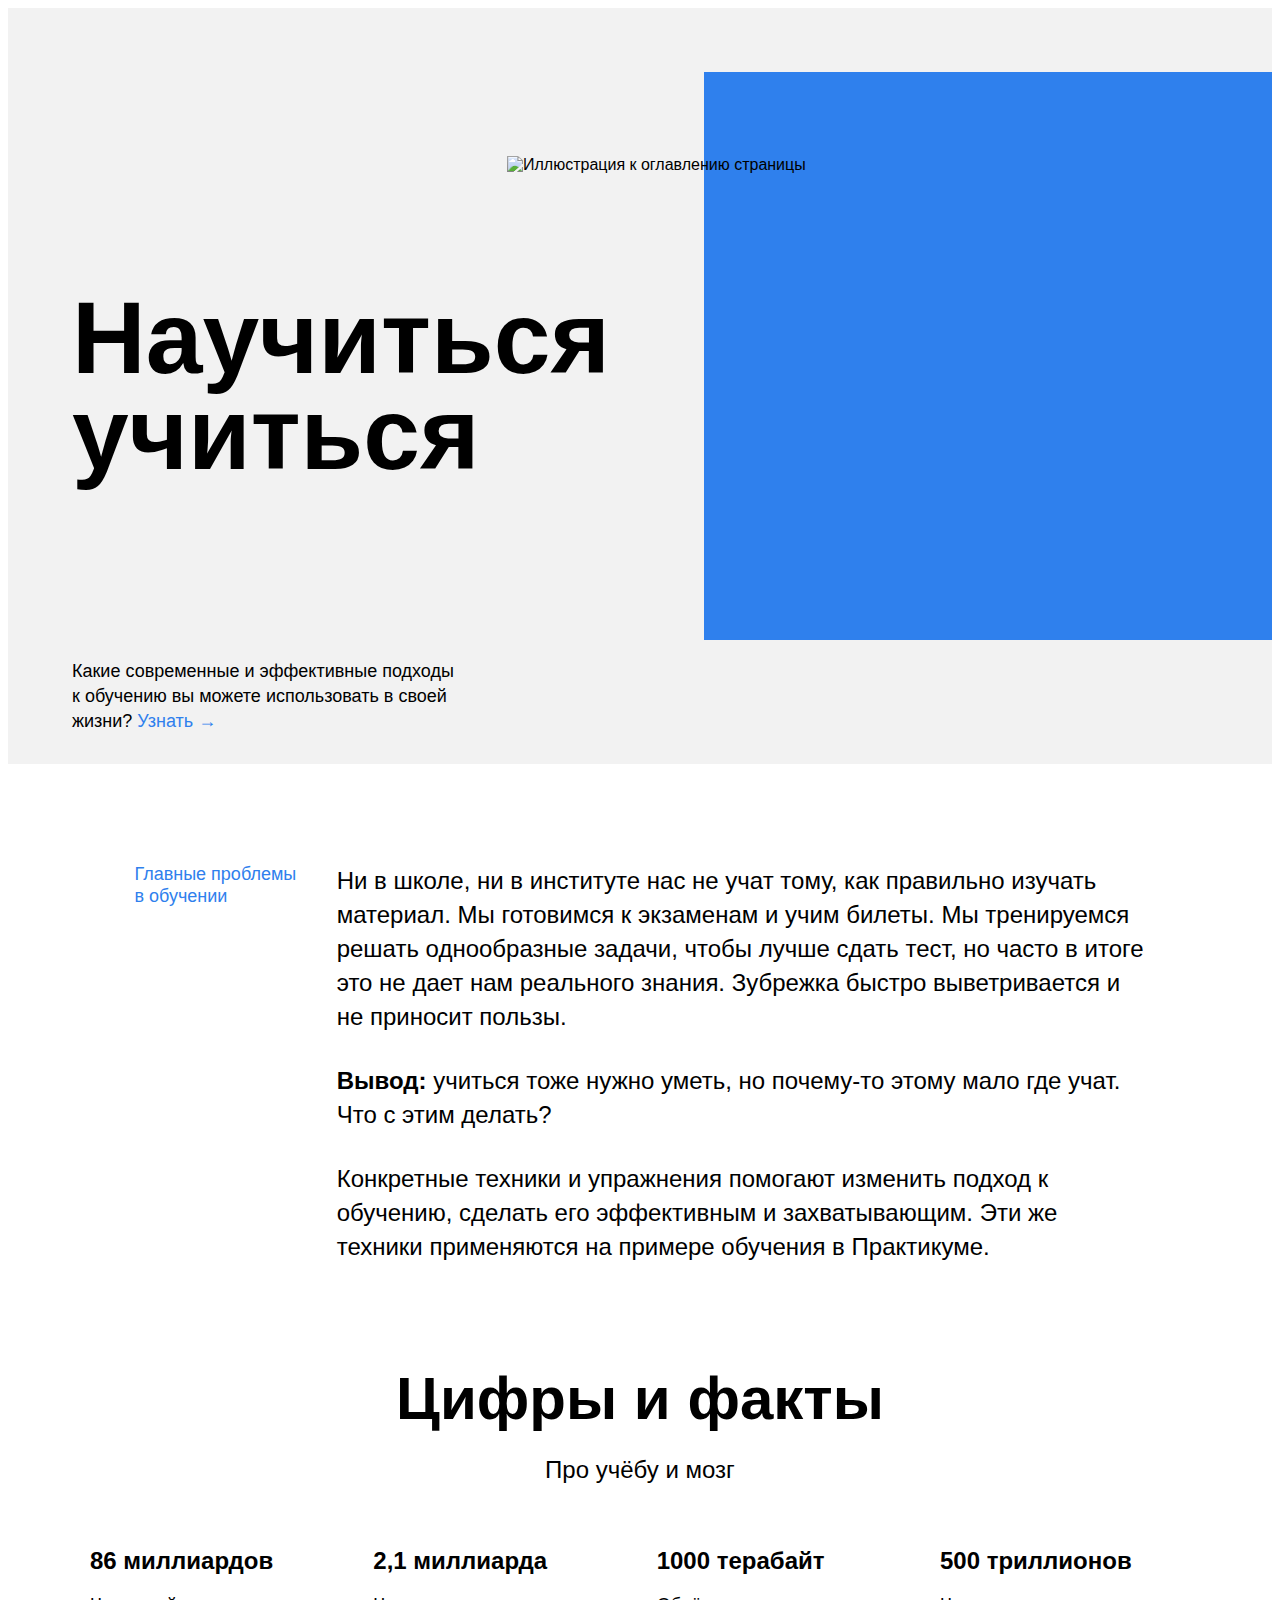
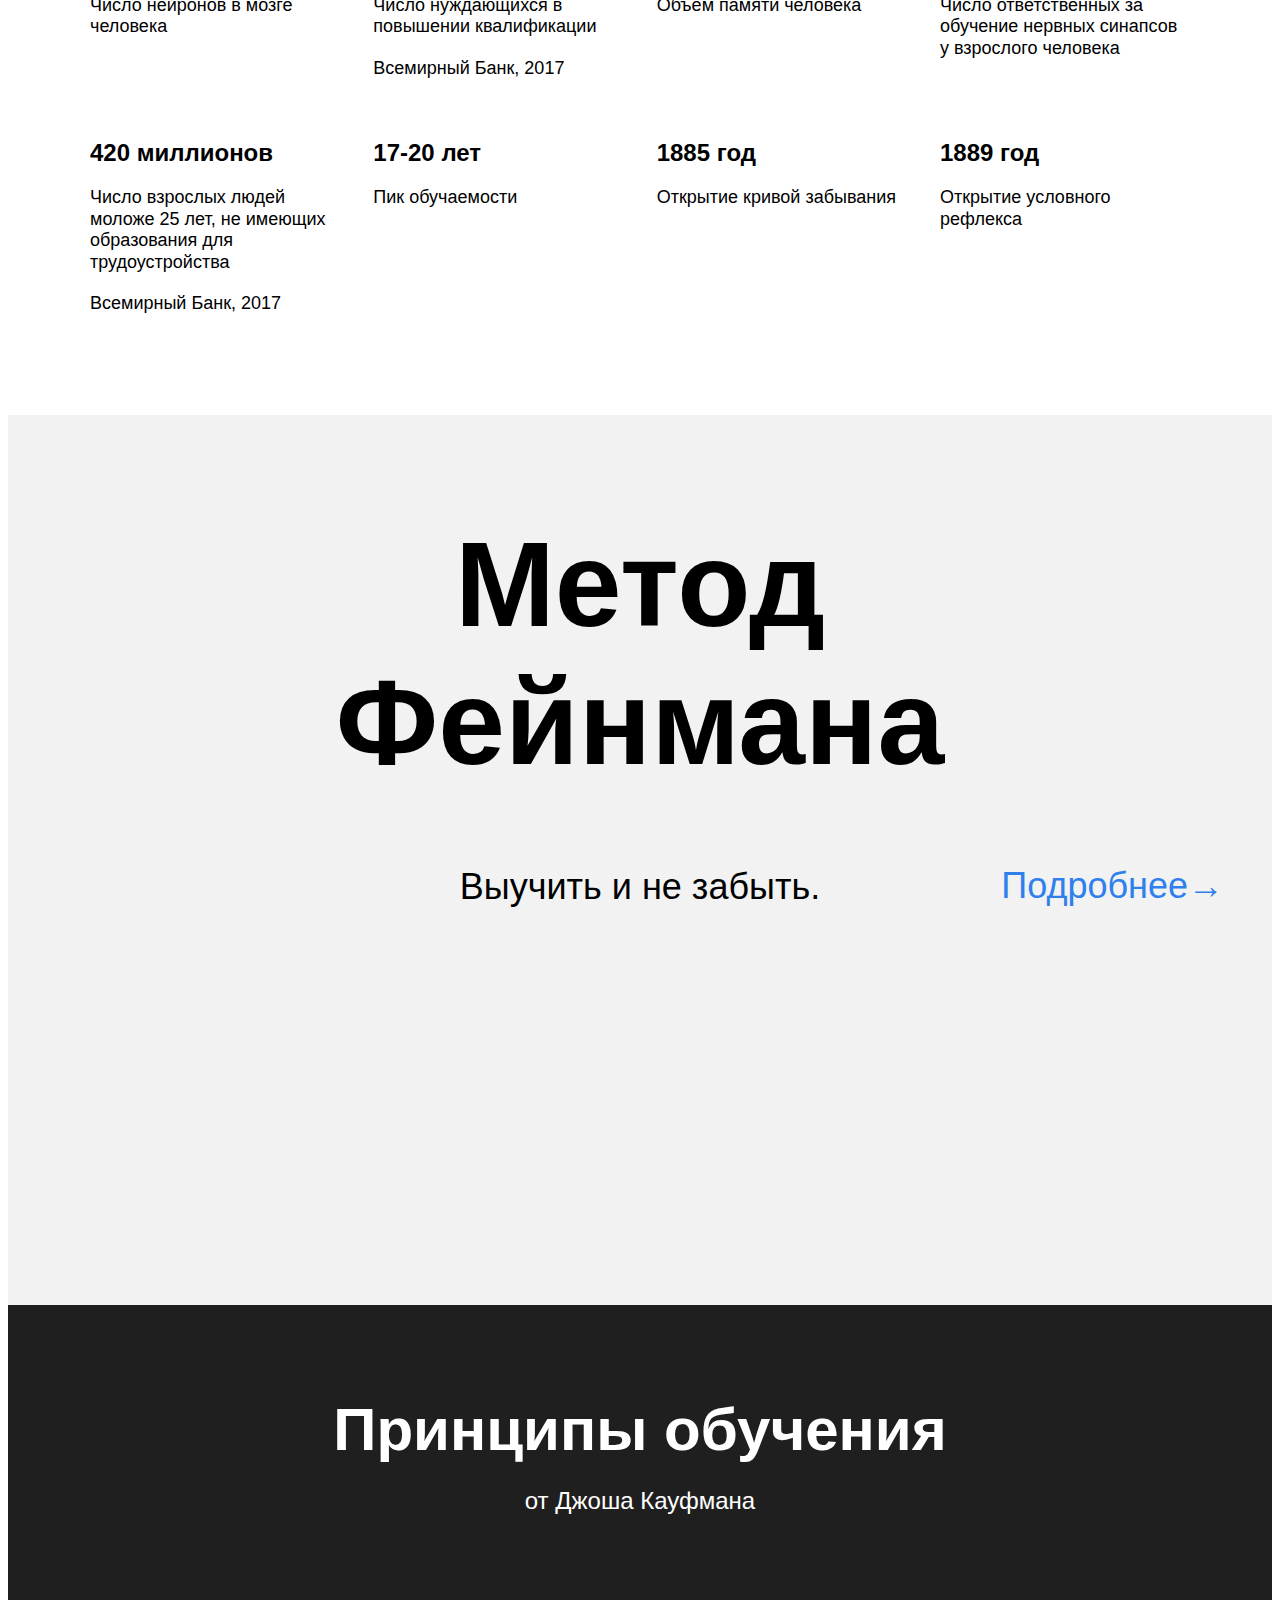
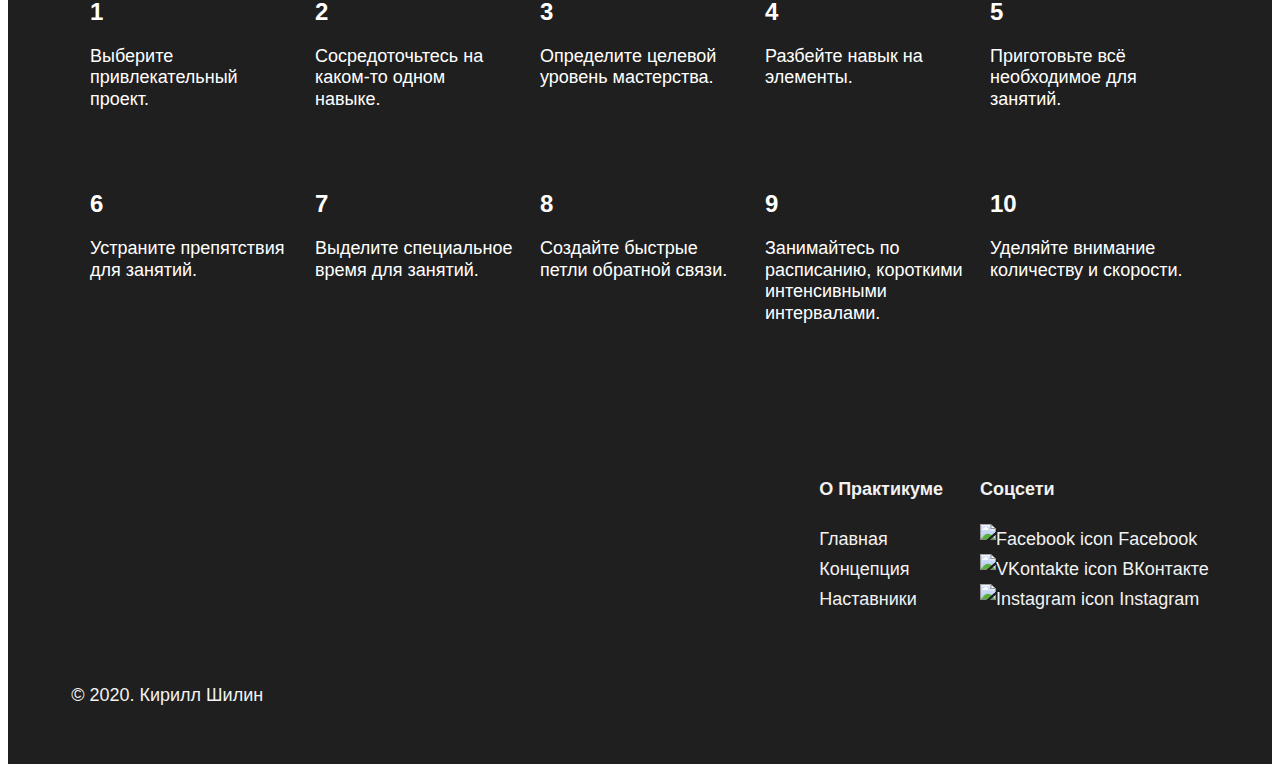
==== index.html @ 2c45aecf "Updated pseudoclasses" ====
<!-- КРУТО, Ольга, спасибо вам за ваши комментарии! Стало понятнее и опрятнее! -->

<!DOCTYPE html>
<html lang="ru">
<head>
  <meta charset="UTF-8">
  <meta name="viewport" content="width=device-width, initial-scale=1.0">
  <link rel="stylesheet" href="./styles/normalize.css">
  <link rel="stylesheet" href="./styles/style.css">
  <title>Научиться учиться</title>
</head>
<body>
  <div class="page">
    <header class="header">
      <div class="logo logo_place_header" title="Логотип Яндекс Практикум"></div>
      <h1 class="header__title">Научиться учиться</h1>
      <p class="header__subtitle"> Какие современные и эффективные подходы к обучению вы можете использовать в своей жизни?
      <a href="#" class="header__link">Узнать &rarr;</a></p>
      <img src="images/header-image.png" class="header__main-illustration" alt="Иллюстрация к оглавлению страницы">
      <div class="header__square-pic"></div>
    </header>

    <main class="content">
      <section class="description">
        <div class="two-columns">
          <h2 class="two-columns__brief">Главные проблемы в обучении</h2>
          <div class="two-columns__main-text">
            <p class="two-columns__paragraph">Ни в школе, ни в институте нас не учат тому, как правильно изучать материал.
              Мы готовимся к экзаменам и учим билеты. Мы тренируемся решать однообразные задачи, чтобы лучше сдать тест, но часто в итоге это не дает нам
                реального знания. Зубрежка быстро выветривается и не приносит пользы.
            </p>
            <p class="two-columns__paragraph"><span class="two-columns__span-accent">Вывод:</span>
              учиться тоже нужно уметь, но почему-то этому мало где учат. Что с этим делать?</p>
            <p class="two-columns__paragraph">Конкретные техники и упражнения помогают изменить подход к обучению,
              сделать его эффективным и захватывающим. Эти же техники применяются на примере обучения в Практикуме.
            </p>
          </div>
        </div>
      </section>

      <section class="digits">
        <h2 class="section-title">Цифры и факты</h2>
        <p class="section-subtitle">Про учёбу и мозг</p>
        <div class="table">
          <div class="table__cell">
            <h3 class="table__heading">86 миллиардов</h3>
            <p class="table__text">Число нейронов в мозге человека</p>
          </div>
          <div class="table__cell">
            <h3 class="table__heading">2,1 миллиарда</h3>
            <p class="table__text">Число нуждающихся в повышении квалификации</p>
            <p class="table__text">Всемирный Банк, 2017</p>
          </div>
          <div class="table__cell">
            <h3 class="table__heading">1000 терабайт</h3>
            <p class="table__text">Объём памяти человека</p>
          </div>
          <div class="table__cell">
            <h3 class="table__heading">500 триллионов</h3>
            <p class="table__text">Число ответственных за обучение нервных синапсов у взрослого человека</p>
          </div>
          <div class="table__cell">
            <h3 class="table__heading">420 миллионов</h3>
            <p class="table__text">Число взрослых людей моложе 25 лет, не имеющих образования для трудоустройства</p>
            <p class="table__text">Всемирный Банк, 2017</p>
          </div>
          <div class="table__cell">
            <h3 class="table__heading">17-20 лет</h3>
            <p class="table__text">Пик обучаемости</p>
          </div>
          <div class="table__cell">
            <h3 class="table__heading">1885 год</h3>
            <p class="table__text">Открытие кривой забывания</p>
          </div>
          <div class="table__cell">
            <h3 class="table__heading">1889 год</h3>
            <p class="table__text">Открытие условного рефлекса</p>
          </div>
      </div>
      </section>

      <section class="feynman" title="Фото Фейнмана">
        <h2 class="feynman__title">Метод Фейнмана</h2>
        <p class="feynman__subtitle">Выучить и не забыть.</p>
        <a href="#" class="feynman__link">Подробнее&rarr;</a>
      </section>

      <section class="kaufman">
        <h2 class="section-title section-title_theme_dark">Принципы обучения</h2>
        <p class="section-subtitle section-subtitle_theme_dark">от Джоша Кауфмана</p>
        <div class="table">
          <div class="table__cell table__cell_theme_dark">
            <h3 class="table__heading table__heading_theme_dark">1</h3>
            <p class="table__text table__text_theme_dark">Выберите привлекательный проект.</p>
          </div>
          <div class="table__cell table__cell_theme_dark">
            <h3 class="table__heading table__heading_theme_dark">2</h3>
            <p class="table__text table__text_theme_dark">Сосредоточьтесь на каком-то одном навыке.</p>
          </div>
          <div class="table__cell table__cell_theme_dark">
            <h3 class="table__heading table__heading_theme_dark">3</h3>
            <p class="table__text table__text_theme_dark">Определите целевой уровень мастерства.</p>
          </div>
          <div class="table__cell table__cell_theme_dark">
            <h3 class="table__heading table__heading_theme_dark">4</h3>
            <p class="table__text table__text_theme_dark">Разбейте навык на элементы.</p>
          </div>
          <div class="table__cell table__cell_theme_dark">
            <h3 class="table__heading table__heading_theme_dark">5</h3>
            <p class="table__text table__text_theme_dark">Приготовьте всё необходимое для занятий.</p>
          </div>
          <div class="table__cell table__cell_theme_dark">
            <h3 class="table__heading table__heading_theme_dark">6</h3>
            <p class="table__text table__text_theme_dark">Устраните препятствия для занятий.</p>
          </div>
          <div class="table__cell table__cell_theme_dark">
            <h3 class="table__heading table__heading_theme_dark">7</h3>
            <p class="table__text table__text_theme_dark">Выделите специальное время для занятий.</p>
          </div>
          <div class="table__cell table__cell_theme_dark">
            <h3 class="table__heading table__heading_theme_dark">8</h3>
            <p class="table__text table__text_theme_dark">Создайте быстрые петли обратной связи.</p>
          </div>
          <div class="table__cell table__cell_theme_dark">
            <h3 class="table__heading table__heading_theme_dark">9</h3>
            <p class="table__text table__text_theme_dark">Занимайтесь по расписанию, короткими интенсивными интервалами.</p>
          </div>
          <div class="table__cell table__cell_theme_dark">
            <h3 class="table__heading table__heading_theme_dark">10</h3>
            <p class="table__text table__text_theme_dark">Уделяйте внимание количеству и скорости.</p>
          </div>
        </div>
        <div class="kaufman__triangle" title="Синий треугольник (абстракция)"></div>
      </section>
    </main>

    <footer class="footer">
      <div class="footer__columns">
        <!-- Добавил селектор для элемента footer__column, но не нашел, чем его наполнить-->
        <div class="footer__column footer__column_content_copyright">
          <div class="logo logo_place_footer" title="Логотип Яндекс Практикум"></div>
          <p class="footer__author">&#169; 2020. Кирилл Шилин</p>
        </div>
        <!-- Добавил селектор для элемента footer__column, но не нашел, чем его наполнить-->
        <nav class="footer__column footer__column_content_info">
          <h2 class="footer__column-heading">О Практикуме</h2>
          <ul class="footer__column-links">
            <li><a href="#" class="footer__link">Главная</a></li>
            <li><a href="#" class="footer__link">Концепция</a></li>
            <li><a href="#" class="footer__link">Наставники</a></li>
          </ul>
        </nav>
        <!-- Добавил селектор для элемента footer__column, но не нашел, чем его наполнить-->
        <nav class="footer__column footer__column_content_social">
          <h2 class="footer__column-heading">Соцсети</h2>
          <ul class="footer__column-links">
            <li><a href="#" class="footer__link"><img src="images/facebook_color_white.svg" alt="Facebook icon" class="footer__social-icon"> Facebook</a></li>
            <li><a href="#" class="footer__link"><img src="images/vk_color_white.svg" alt="VKontakte icon" class="footer__social-icon"> ВКонтакте</a></li>
            <li><a href="#" class="footer__link"><img src="images/instagram_color_white.svg" alt="Instagram icon" class="footer__social-icon"> Instagram</a></li>
          </ul>
        </nav>
      </div>
    </footer>
  </div>
</body>
</html>
---- styles/style.css ----
/* КРУТО, Ольга, спасибо вам за ваши комментарии! Стало понятнее и опрятнее! */

.page {
  min-width: 1100px;
  max-width: 1600px;
  margin: 0 auto;
  font-family: 'Helvetica Neue', 'Arial', sans-serif;
}

.header {
  height: 100vh;
  min-height: 600px;
  max-height: 756px;
  background-color: #f2f2f2;
  display: flex;
  justify-content: flex-start;
  align-content: space-between;
  position: relative;
  padding: 0;
  margin: 0;
 }

.logo {
  width: 183px;
  height: 32px;
  background-size: cover;
}

.logo_place_header {
  z-index: 999;
  background: url(../images/logo_place_header.svg);
  position: absolute;
  top: 30px;
  left: 64px;
}

.logo_place_footer {
  background: url(../images/logo_place_footer.svg);
  height: 35px;
}

.header__title {
  display: flex;
  align-self: center;
  align-items: center;
  width: 730px;
  padding-left: 64px;
  z-index: 998;
  font-size: 102px;
  font-weight: bold;
  line-height: 96px;
  margin: 0;
}

.header__subtitle {
  width: 388px;
  line-height: 25px;
  position: absolute;
  left: 64px;
  bottom: 30px;
  z-index: 997;
  font-size: 18px;
  font-weight: normal;
  vertical-align: bottom;
  margin: 0;
}

.header__link {
  color: #2f80ed;
  text-decoration: none;
}

.header__link:hover {
  text-decoration: underline;
}

.header__link:active {
  text-decoration: underline;
}

.header__main-illustration {
  position: absolute;
  right: 0;
  bottom: 0;
  width: 765px;
  height: 608px;
  z-index: 996;
}

.header__square-pic {
  height: 568px;
  width: 568px;
  position: absolute;
  top: 64px;
  right: 0;
  background-color: #2f80ed;
}

.content {
  /* Изначально был указан в index.html, но я не нашел для него отдельного применения, оставляю, т.к. был изначально */
}

.description {
  min-height: 100px;
  max-height: 756px;
  padding: 0;
  margin: 0;
  display: flex;
  justify-content: center;
}

.two-columns {
  width: 80%;
  margin: 100px 0 0 0;
  display: flex;
  justify-content: space-between;
  align-content: center;
}

.two-columns__brief {
  width: 175px;
  line-height: 1.2;
  color: #2f80ed;
  font-size: 18px;
  font-weight: normal;
  margin: 0;
}

.two-columns__main-text {
  width: 80%;
  min-width: 784px;
  display: flex;
  flex-direction: column;
  align-content: space-between;
}

.two-columns__paragraph {
  margin: 30px 0 0;
  line-height: 34px;
  font-size: 24px;
  font-weight: normal;
}

.two-columns__paragraph:nth-of-type(1) {
  margin: 0;
}

.two-columns__span-accent {
  font-weight: bold;
}

.digits {
  padding-top: 100px;
  padding-bottom: 100px;
  display: flex;
  flex-direction: column;
  flex-wrap: nowrap;
  justify-content: center;
  align-items: center;
 }

.section-title {
  width: 60%;
  line-height: 1.15;
  font-size: 60px;
  font-weight: bold;
  text-align: center;
  margin: 0;
  z-index: 900;
}

.section-title_theme_dark {
  color: white;
}

.section-subtitle {
  width: 60%;
  margin: 20px 0 0;
  line-height: 34px;
  font-size: 24px;
  font-weight: normal;
  text-align: center;
  z-index: 900;
}

.section-subtitle_theme_dark {
  color: white;
}

.table {
  width: 1100px;
  display: flex;
  flex-direction: row;
  flex-wrap: wrap;
  justify-content: space-between;
  z-index: 900;
}

.table_theme_dark {
  /* не понадобился этот тэг, оставил из-за требования брифинга */
}

.table__cell {
  width: 250px;
  margin-top: 60px;
}

.table__cell_theme_dark {
  width: 200px;
  color: white;
  margin-right: 0;
  margin-top: 80px;
}

.table__heading {
  line-height: 1.15;
  font-size: 24px;
  font-weight: bold;
  margin: 0;
}

.table__heading_theme_dark {
  color: white;
}

.table__text {
  line-height: 1.2;
  font-size: 18px;
  font-weight: normal;
  margin: 20px 0 0;
}

.table__text_theme_dark {
  color: white;
}

.feynman {
  min-height: 790px;
  display: flex;
  flex-direction: column;
  justify-content: flex-start;
  align-items: center;
  padding-top: 100px;
  background-color: #f2f2f2;
  background-image: url(../images/feynman.png);
  background-repeat: no-repeat;
  background-position: left bottom;
  position: relative;
}

.feynman__title {
  width: 648px;
  text-align: center;
  line-height: 1.15;
  font-size: 120px;
  font-weight: bold;
  margin: 0;
}

.feynman__subtitle {
  margin: 70px 0 0;
  line-height: 51px;
  font-size: 36px;
  font-weight: normal;
}

.feynman__link {
  position: absolute;
  top: 50%;
  right: 48px;
  line-height: 51px;
  font-size: 36px;
  font-weight: normal;
  margin: 0;
  color: #2f80ed;
  text-decoration: none;
}

.feynman__link:hover {
  text-decoration: underline;
}

.feynman__link:active {
  text-decoration: underline;
}

.kaufman {
  margin: 0;
  background-color: #1f1f1f;
  overflow: hidden;
  display: flex;
  flex-direction: column;
  justify-content: center;
  align-items: center;
  position: relative;
  padding-top: 90px;
  padding-bottom: 90px;
}

.kaufman__triangle {
  width: 877px;
  height: 877px;
  background-image: url(../images/kaufman-triangle.svg);
  background-repeat: no-repeat;
  display: block;
  background-size: cover;
  background-position: right top;
  position: absolute;
  right: -210px;
  top: 0;
}

.footer {
  margin: 0;
  background-color: #1f1f1f;
  min-height: 350px;
  color: #f2f2f2;
  display: flex;
  justify-content: center;
  align-items: stretch;
  box-sizing: border-box;
  padding-top: 60px;
  padding-bottom: 40px;
}

.footer__columns {
  width: 90%;
  display: flex;
  justify-content: space-between;
}

.footer__column {
  /* Добавил для соответствия БЭМ, но не вижу, чем бы мог его наполнить. Думал добавить line-height 30px и Font-size 18px,
  но потом решил оставить эти параметры в соответствующих селекторах */
}

.footer__column_content_copyright {
  flex-basis: 711px;
  display: flex;
  flex-direction: column;
  justify-content: space-between;
}

.footer__author {
  line-height: 25px;
  font-size: 18px;
  font-weight: normal;
  margin: 16px 0;
}

.footer__column-heading {
  line-height: 30px;
  font-size: 18px;
  font-weight: bold;
  margin: 0 0 20px;
}

.footer__column_content_social, .footer__column_content_info {
  /* по заданию необходимо было создать эти классы, но они не пригодились */
}

.footer__column-links{
  line-height: 30px;
  font-size: 18px;
  font-weight: normal;
  list-style-type: none;
  margin: 0 0 16px;
  padding: 0;
}

.footer__social-icon {
  width: 16px;
  height: 16px;
}

.footer__link {
  color: #f2f2f2;
  text-decoration: none;
}

/* С учетом комментария в ревью №2 вернул ховер и экшн к классам, а не тэгам */

.footer__link:hover {
  text-decoration: underline;
}

.footer__link:active {
  text-decoration: underline;
}
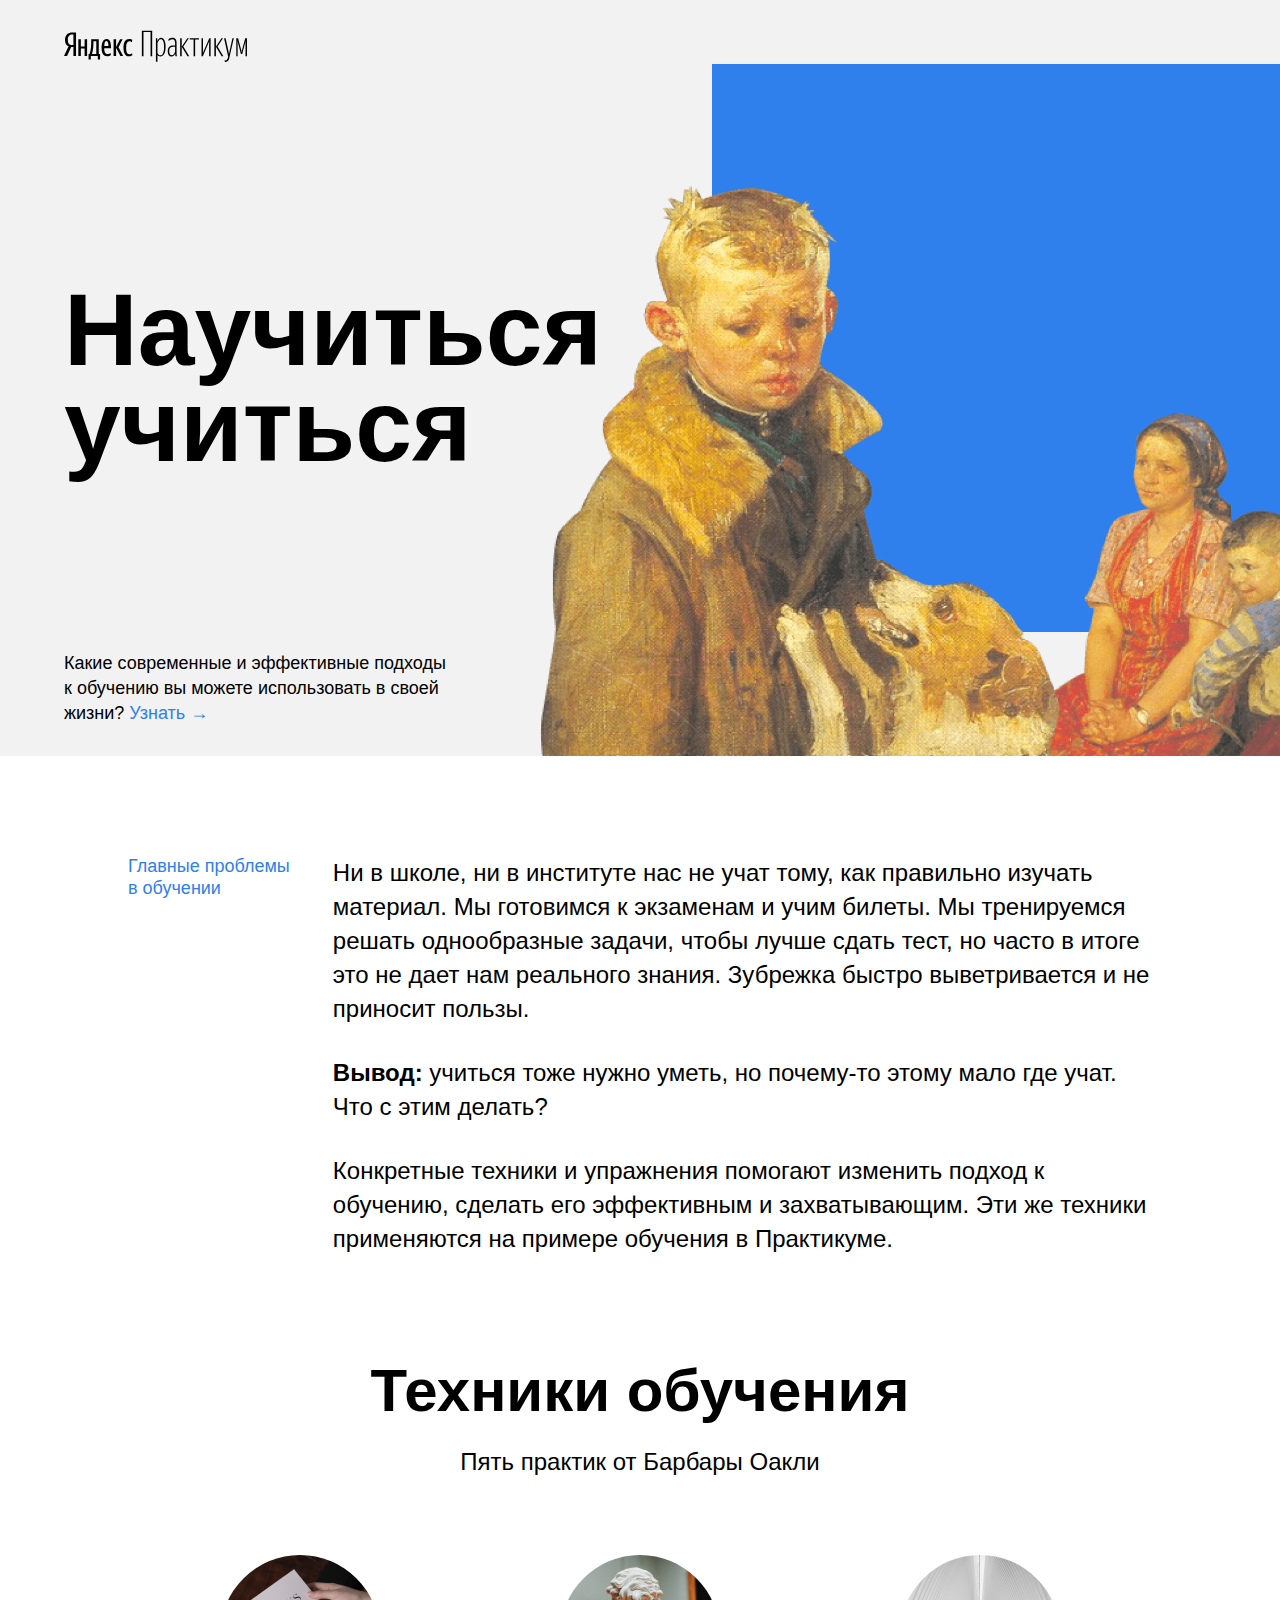
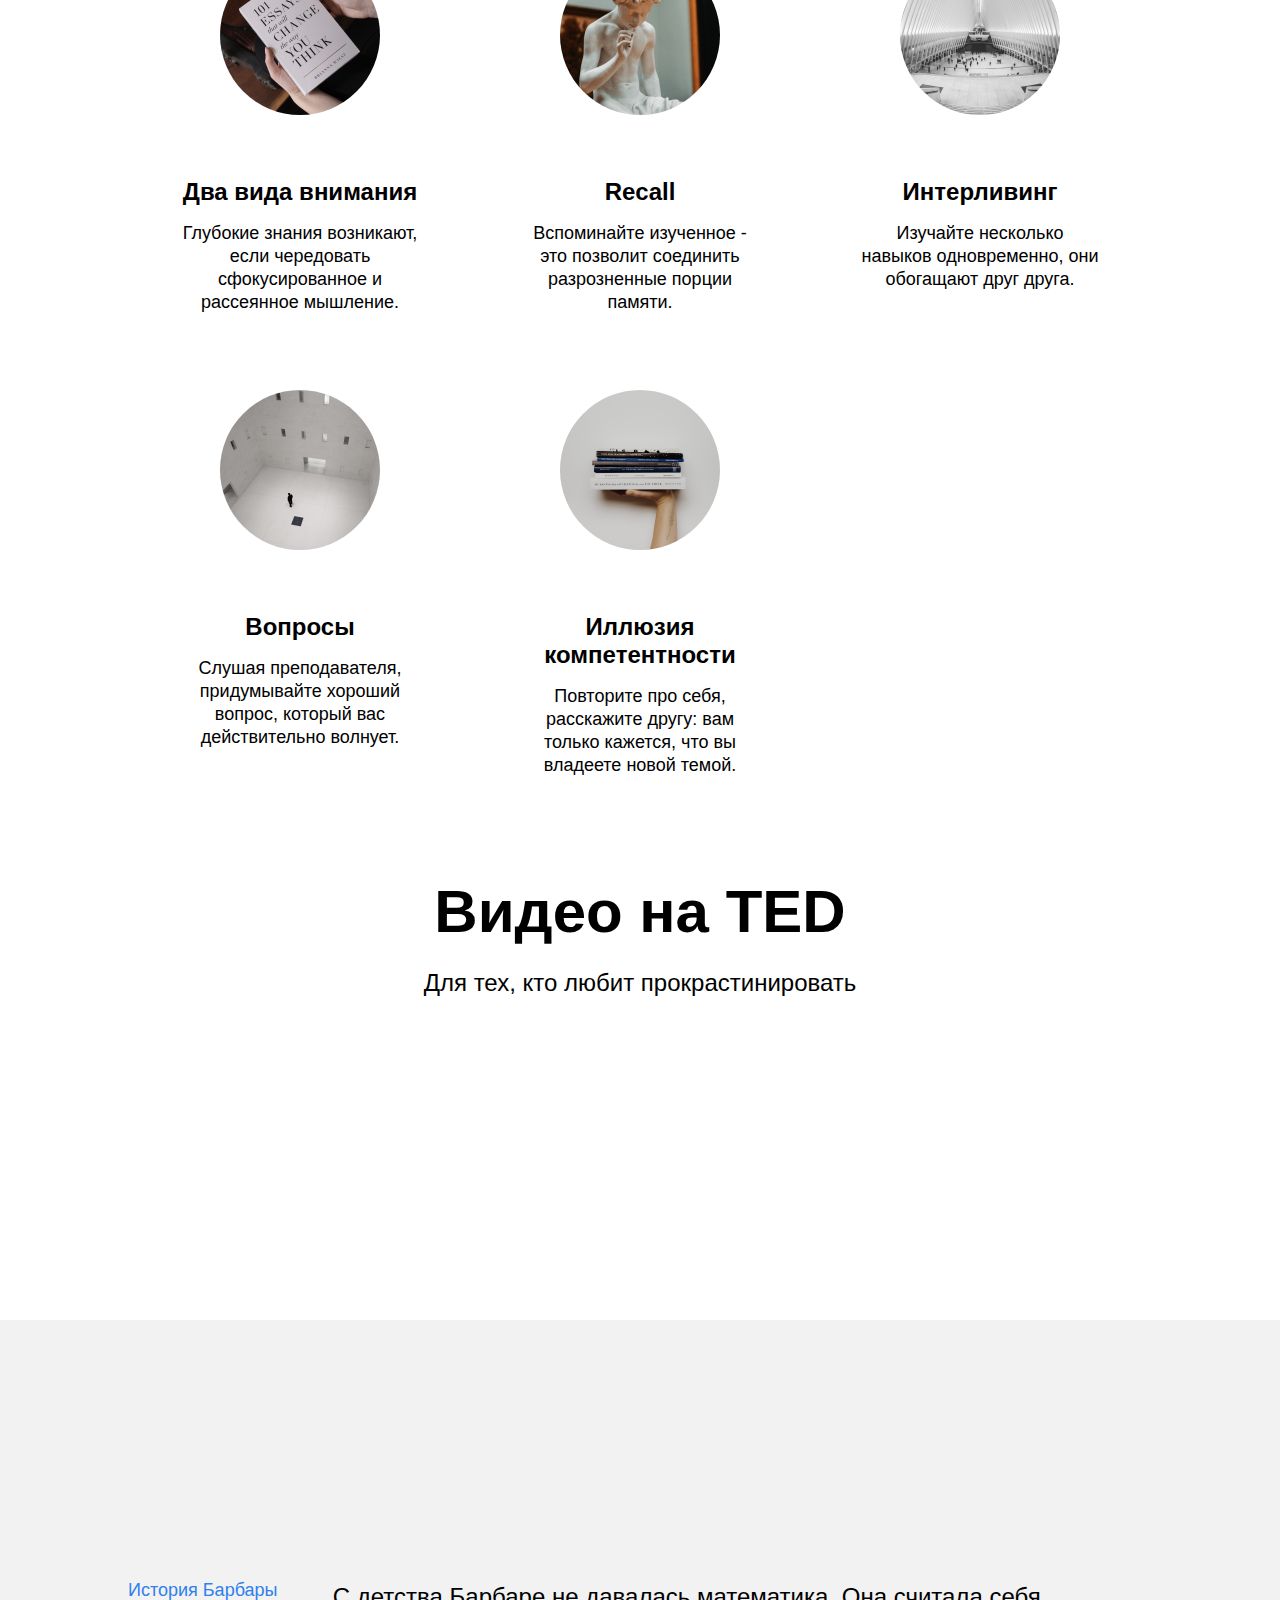
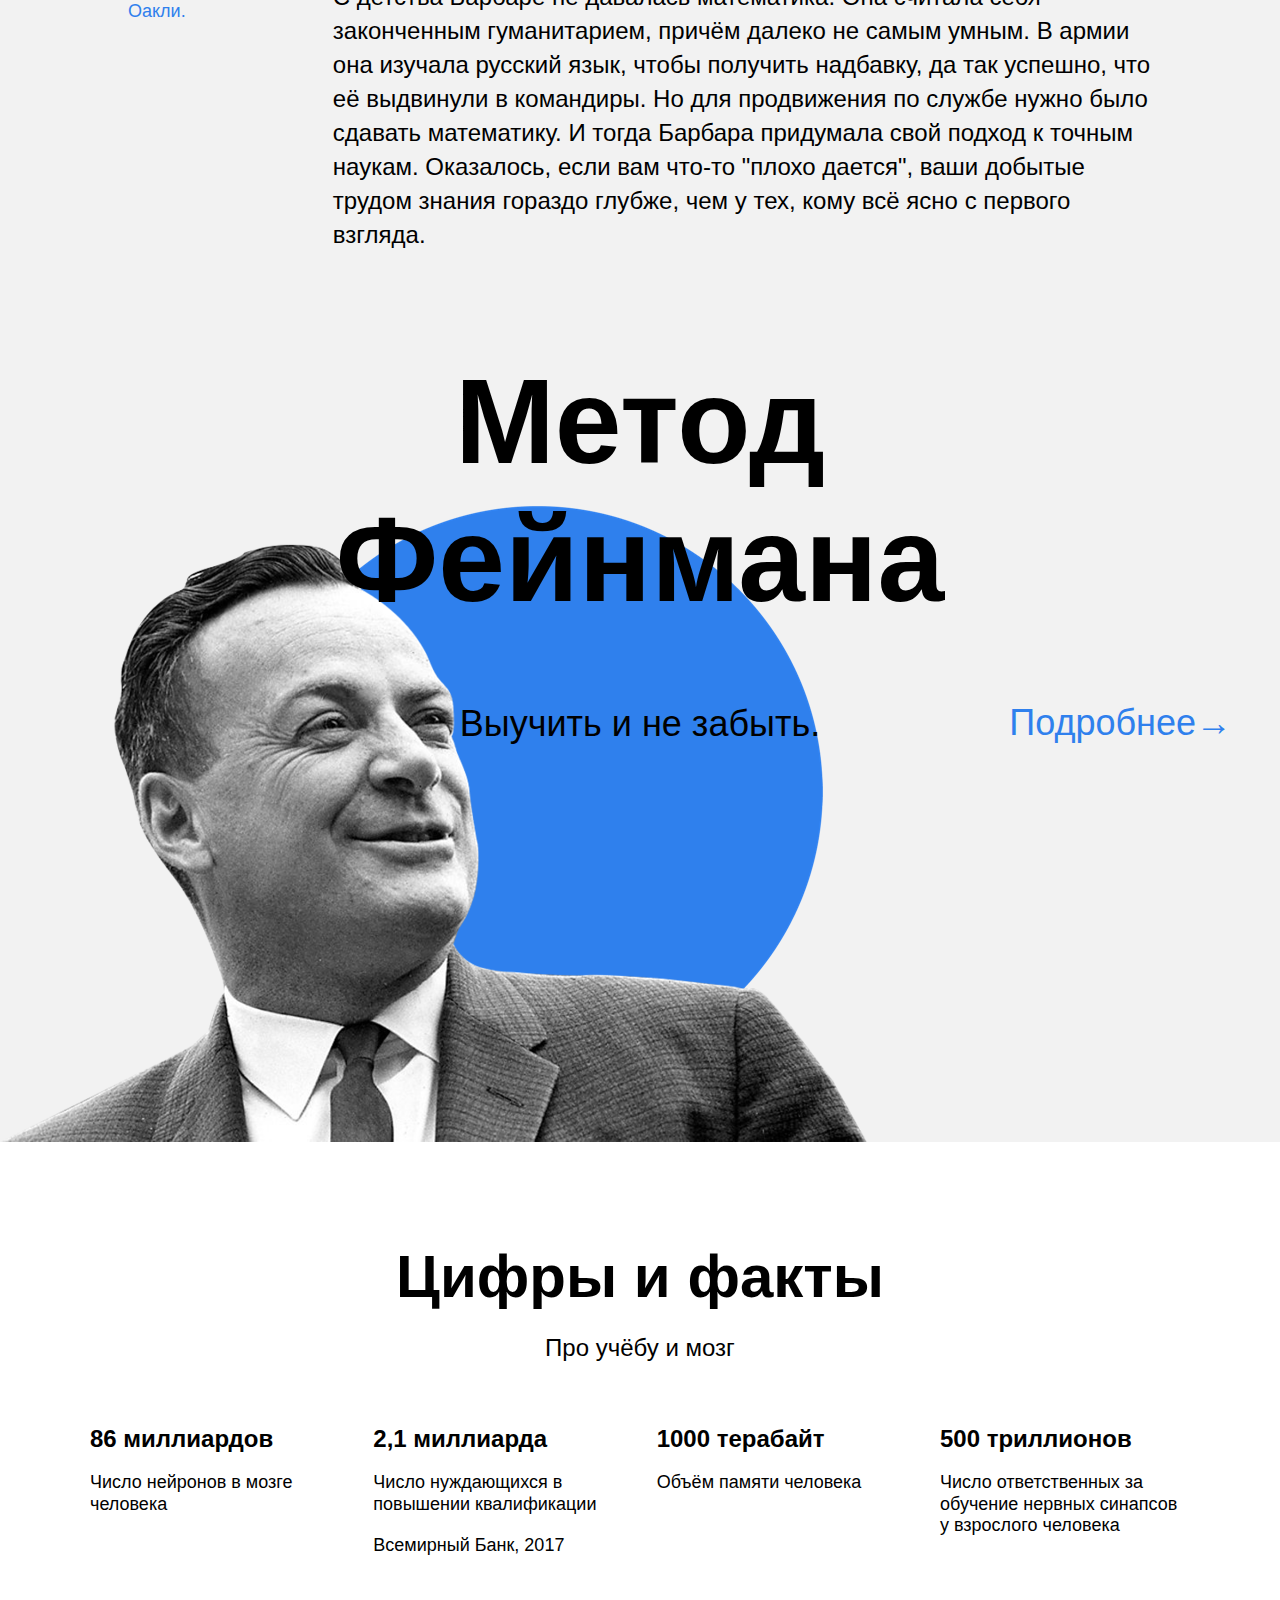
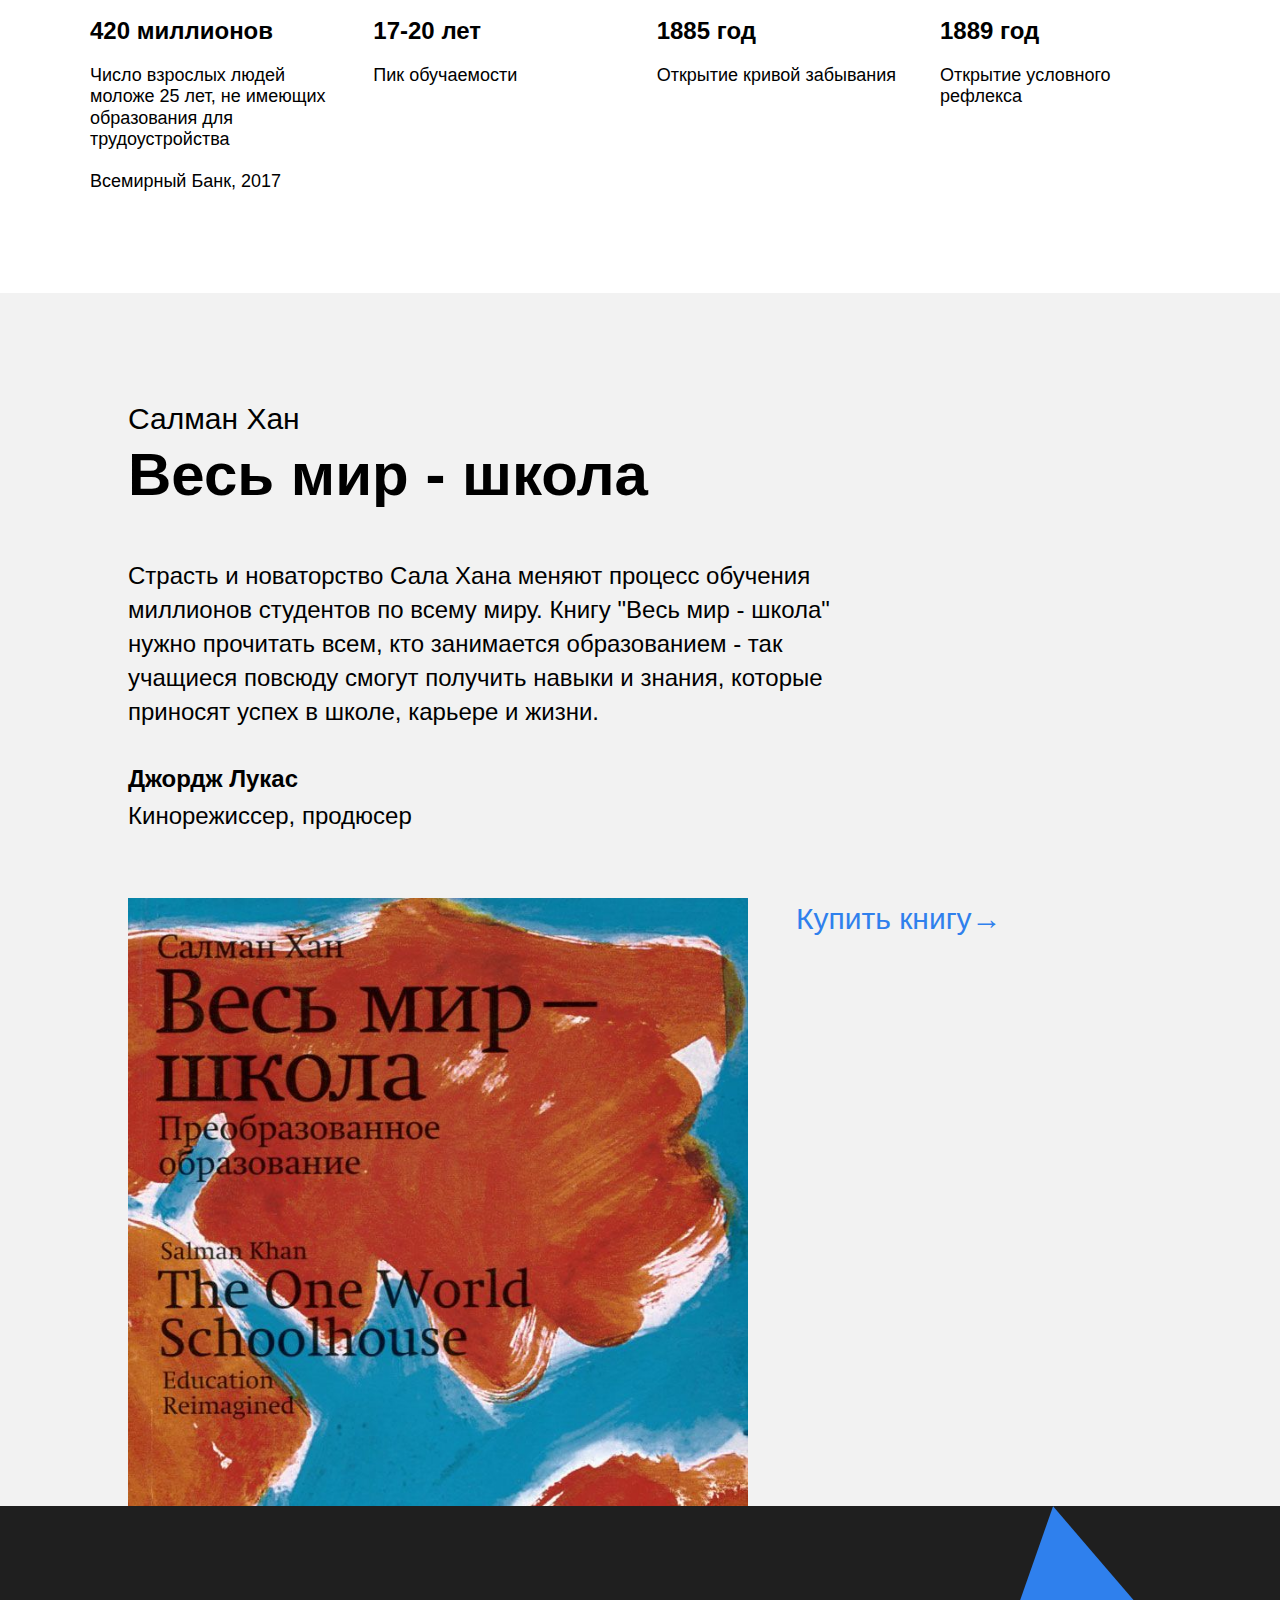
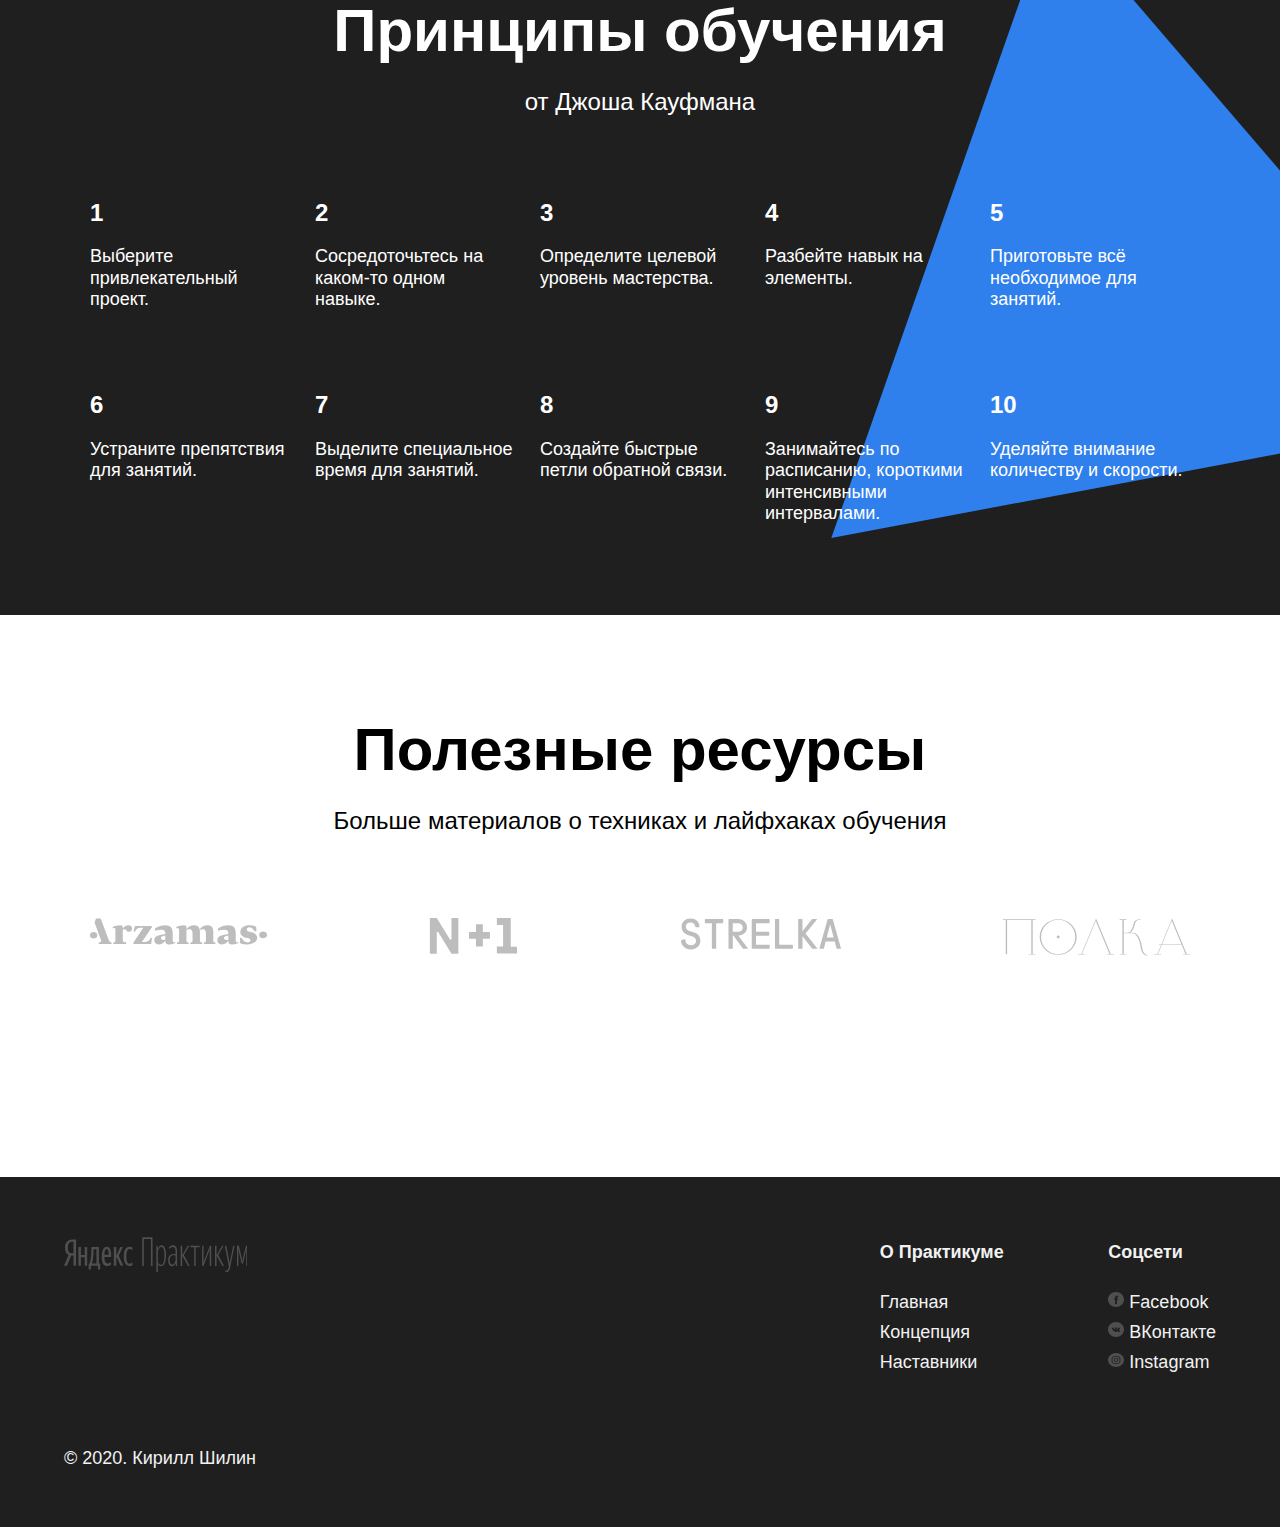
==== commit 7ce037bf: "Ready for review" ====
--- a/index.html
+++ b/index.html
@@ -1,12 +1,10 @@
-<!-- КРУТО, Ольга, спасибо вам за ваши комментарии! Стало понятнее и опрятнее! -->
-
 <!DOCTYPE html>
 <html lang="ru">
 <head>
   <meta charset="UTF-8">
   <meta name="viewport" content="width=device-width, initial-scale=1.0">
-  <link rel="stylesheet" href="./styles/normalize.css">
-  <link rel="stylesheet" href="./styles/style.css">
+  <link rel="stylesheet" href="./vendor/normalize.css">
+  <link rel="stylesheet" href="./pages/index.css">
   <title>Научиться учиться</title>
 </head>
 <body>
@@ -15,7 +13,7 @@
       <div class="logo logo_place_header" title="Логотип Яндекс Практикум"></div>
       <h1 class="header__title">Научиться учиться</h1>
       <p class="header__subtitle"> Какие современные и эффективные подходы к обучению вы можете использовать в своей жизни?
-      <a href="#" class="header__link">Узнать &rarr;</a></p>
+      <a href="#" class="header__link link-opacity">Узнать &rarr;</a></p>
       <img src="images/header-image.png" class="header__main-illustration" alt="Иллюстрация к оглавлению страницы">
       <div class="header__square-pic"></div>
     </header>
@@ -38,6 +36,70 @@
         </div>
       </section>
 
+      <section class="techniques">
+        <h2 class="section-title">Техники обучения</h2>
+        <p class="section-subtitle">Пять практик от Барбары Оакли</p>
+        <div class="cards">
+          <div class="cards__item">
+            <p><img src="./images/cards-attention.png" class="cards__image" alt="Иллюстрация к карточке"></p>
+            <h3 class="cards__title">Два вида внимания</h3>
+            <p class="cards__description">Глубокие знания возникают, если чередовать сфокусированное и рассеянное мышление.</p>
+          </div>
+          <div class="cards__item">
+            <p><img src="./images/cards-recall.png" class="cards__image" alt="Иллюстрация к карточке"></p>
+            <h3 class="cards__title">Recall</h3>
+            <p class="cards__description">Вспоминайте изученное - это позволит соединить разрозненные порции памяти.</p>
+          </div>
+          <div class="cards__item">
+            <p><img src="./images/cards-interliving.png" class="cards__image" alt="Иллюстрация к карточке"></p>
+            <h3 class="cards__title">Интерливинг</h3>
+            <p class="cards__description">Изучайте несколько навыков одновременно, они обогащают друг друга.</p>
+          </div>
+          <div class="cards__item">
+            <p><img src="./images/cards-question.png" class="cards__image" alt="Иллюстрация к карточке"></p>
+            <h3 class="cards__title">Вопросы</h3>
+            <p class="cards__description">Слушая преподавателя, придумывайте хороший вопрос, который вас действительно волнует.</p>
+          </div>
+          <div class="cards__item">
+            <p><img src="./images/cards-competence.png" class="cards__image" alt="Иллюстрация к карточке"></p>
+            <h3 class="cards__title">Иллюзия компетентности</h3>
+            <p class="cards__description">Повторите про себя, расскажите другу: вам только кажется, что вы владеете новой темой.</p>
+          </div>
+        </div>
+      </section>
+
+      <section class="video">
+        <h2 class="section-title">Видео на TED</h2>
+        <p class="section-subtitle">Для тех, кто любит прокрастинировать</p>
+        <div class="video__iframes">
+          <iframe class="video__iframe" width="515" height="316" src="https://www.youtube.com/embed/5MgBikgcWnY" frameborder="0" allow="accelerometer; clipboard-write; encrypted-media; gyroscope; picture-in-picture" allowfullscreen>
+          <a href="https://www.youtube.com/embed/5MgBikgcWnY" class="link-opacity">Video: The first 20 hours -- how to learn anything | Josh Kaufman | TEDxCSU</a>
+        </iframe>
+          <iframe class="video__iframe" width="515" height="316" src="https://www.youtube.com/embed/arj7oStGLkU" frameborder="0" allow="accelerometer; clipboard-write; encrypted-media; gyroscope; picture-in-picture" allowfullscreen>
+          <a href="Inside the mind of a master procrastinator | Tim Urban" class="link-opacity">Video: Inside the mind of a master procrastinator | Tim Urban</a>
+          </iframe>
+        </div>
+      </section>
+
+      <section class="oakley">
+        <div class="two-columns">
+          <h2 class="two-columns__brief">История Барбары Оакли.</h2>
+          <div class="two-columns__main-text">
+            <p class="two-columns__paragraph">С детства Барбаре не давалась математика. Она считала себя законченным гуманитарием, причём далеко не самым умным.
+              В армии она изучала русский язык, чтобы получить надбавку, да так успешно, что её выдвинули в командиры. Но для продвижения по службе нужно было сдавать математику.
+              И тогда Барбара придумала свой подход к точным наукам. Оказалось, если вам что-то "плохо дается", ваши добытые трудом знания гораздо глубже,
+              чем у тех, кому всё ясно с первого взгляда.
+            </p>
+          </div>
+        </div>
+      </section>
+
+      <section class="feynman" title="Фото Фейнмана">
+        <h2 class="feynman__title">Метод Фейнмана</h2>
+        <p class="feynman__subtitle">Выучить и не забыть.</p>
+        <a href="#" class="feynman__link link-opacity">Подробнее&rarr;</a>
+      </section>
+
       <section class="digits">
         <h2 class="section-title">Цифры и факты</h2>
         <p class="section-subtitle">Про учёбу и мозг</p>
@@ -79,10 +141,20 @@
       </div>
       </section>
 
-      <section class="feynman" title="Фото Фейнмана">
-        <h2 class="feynman__title">Метод Фейнмана</h2>
-        <p class="feynman__subtitle">Выучить и не забыть.</p>
-        <a href="#" class="feynman__link">Подробнее&rarr;</a>
+      <section class="khan">
+        <div class="khan__container">
+          <p class="khan__author">Салман Хан</p>
+          <h2 class="khan__title">Весь мир - школа</h2>
+          <p class="khan__quote">Страсть и новаторство Сала Хана меняют процесс обучения миллионов студентов по всему миру. Книгу "Весь мир - школа"
+            нужно прочитать всем, кто занимается образованием - так учащиеся повсюду смогут получить навыки и знания, которые приносят успех в школе, карьере и жизни.
+          </p>
+          <p class="khan__quote-author">Джордж Лукас</p>
+          <p class="khan__quote-author-subline">Кинорежиссер, продюсер</p>
+          <div class="khan__book-container">
+            <img src="images/khan-book.jpg" alt="Книга Салмана Хана - 'Весь мир - школа'" class="khan__book-pic">
+            <a href="#" class="khan__buy-link link-opacity">Купить книгу&rarr;</a>
+          </div>
+        </div>
       </section>
 
       <section class="kaufman">
@@ -131,6 +203,17 @@
           </div>
         </div>
         <div class="kaufman__triangle" title="Синий треугольник (абстракция)"></div>
+      </section>
+
+      <section class="resources">
+        <h2 class="section-title">Полезные ресурсы</h2>
+        <p class="section-subtitle">Больше материалов о техниках и лайфхаках обучения</p>
+        <div class="resources__logo-zone">
+          <a href=# class="link-opacity"><img src="./images/logo/resources-arzamas.svg" alt="Ссылка на сайт: Arzamas"></a>
+          <a href=# class="link-opacity"><img src="./images/logo/resources-n1.svg" alt="Ссылка на сайт: N+1"></a>
+          <a href=# class="link-opacity"><img src="./images/logo/resources-strelka.svg" alt="Ссылка на сайт: Strelka"></a>
+          <a href=# class="link-opacity"><img src="./images/logo/resources-polka.svg" alt="Ссылка на сайт: Полка"></a>
+        </div>
       </section>
     </main>
 
@@ -145,18 +228,18 @@
         <nav class="footer__column footer__column_content_info">
           <h2 class="footer__column-heading">О Практикуме</h2>
           <ul class="footer__column-links">
-            <li><a href="#" class="footer__link">Главная</a></li>
-            <li><a href="#" class="footer__link">Концепция</a></li>
-            <li><a href="#" class="footer__link">Наставники</a></li>
+            <li><a href="#" class="footer__link link-opacity">Главная</a></li>
+            <li><a href="#" class="footer__link link-opacity">Концепция</a></li>
+            <li><a href="#" class="footer__link link-opacity">Наставники</a></li>
           </ul>
         </nav>
         <!-- Добавил селектор для элемента footer__column, но не нашел, чем его наполнить-->
         <nav class="footer__column footer__column_content_social">
           <h2 class="footer__column-heading">Соцсети</h2>
           <ul class="footer__column-links">
-            <li><a href="#" class="footer__link"><img src="images/facebook_color_white.svg" alt="Facebook icon" class="footer__social-icon"> Facebook</a></li>
-            <li><a href="#" class="footer__link"><img src="images/vk_color_white.svg" alt="VKontakte icon" class="footer__social-icon"> ВКонтакте</a></li>
-            <li><a href="#" class="footer__link"><img src="images/instagram_color_white.svg" alt="Instagram icon" class="footer__social-icon"> Instagram</a></li>
+            <li><a href="#" class="footer__link link-opacity"><img src="images/facebook_color_white.svg" alt="Facebook icon" class="footer__social-icon"> Facebook</a></li>
+            <li><a href="#" class="footer__link link-opacity"><img src="images/vk_color_white.svg" alt="VKontakte icon" class="footer__social-icon"> ВКонтакте</a></li>
+            <li><a href="#" class="footer__link link-opacity"><img src="images/instagram_color_white.svg" alt="Instagram icon" class="footer__social-icon"> Instagram</a></li>
           </ul>
         </nav>
       </div>
--- a/pages/index.css
+++ b/pages/index.css
@@ -0,0 +1,82 @@
+@import url(../vendor/normalize.css);
+@import url(../blocks/root/root.css);
+@import url(../blocks/content/content.css);
+@import url(../blocks/description/description.css);
+@import url(../blocks/digits/digits.css);
+@import url(../blocks/feynman/feynman.css);
+@import url(../blocks/feynman/__link/feynman__link.css);
+@import url(../blocks/feynman/__subtitle/feynman__subtitle.css);
+@import url(../blocks/feynman/__title/feynman__title.css);
+@import url(../blocks/footer/footer.css);
+@import url(../blocks/footer/__author/footer__author.css);
+@import url(../blocks/footer/__column-heading/footer__column-heading.css);
+@import url(../blocks/footer/__column-links/footer__column-links.css);
+@import url(../blocks/footer/__column/footer__column.css);
+@import url(../blocks/footer/__column/_content/footer__column_content_copyright.css);
+@import url(../blocks/footer/__column/_content/footer__column_content_info.css);
+@import url(../blocks/footer/__column/_content/footer__column_content_social.css);
+@import url(../blocks/footer/__columns/footer__columns.css);
+@import url(../blocks/footer/__link/footer__link.css);
+@import url(../blocks/footer/__social-icon/footer__social-icon.css);
+@import url(../blocks/header/header.css);
+@import url(../blocks/header/__link/header__link.css);
+@import url(../blocks/header/__main-illustration/header__main-illustration.css);
+@import url(../blocks/header/__square-pic/header__square-pic.css);
+@import url(../blocks/header/__subtitle/header__subtitle.css);
+@import url(../blocks/header/__title/header__title.css);
+@import url(../blocks/kaufman/kaufman.css);
+@import url(../blocks/kaufman/__triangle/kaufman__triangle.css);
+@import url(../blocks/logo/logo.css);
+@import url(../blocks/logo/_place/logo_place_footer.css);
+@import url(../blocks/logo/_place/logo_place_header.css);
+@import url(../blocks/page/page.css);
+@import url(../blocks/section-subtitle/section-subtitle.css);
+@import url(../blocks/section-subtitle/_theme/section-subtitle_theme_dark.css);
+@import url(../blocks/section-title/section-title.css);
+@import url(../blocks/section-title/_theme/section-title_theme_dark.css);
+@import url(../blocks/table/table.css);
+@import url(../blocks/table/__cell/table__cell.css);
+@import url(../blocks/table/__cell/_theme/table__cell_theme_dark.css);
+@import url(../blocks/table/__heading/table__heading.css);
+@import url(../blocks/table/__heading/_theme/table__heading_theme_dark.css);
+@import url(../blocks/table/__text/table__text.css);
+@import url(../blocks/table/__text/_theme/table__text_theme_dark.css);
+@import url(../blocks/table/_theme/table_theme_dark.css);
+@import url(../blocks/two-columns/two-columns.css);
+@import url(../blocks/two-columns/__brief/two-columns__brief.css);
+@import url(../blocks/two-columns/__main-text/two-columns__main-text.css);
+@import url(../blocks/two-columns/__paragraph/two-columns__paragraph.css);
+@import url(../blocks/two-columns/__span-accent/two-columns__span-accent.css);
+@import url(../blocks/rotation/rotation.css);
+@import url(../blocks/techniques/techniques.css);
+@import url(../blocks/cards/cards.css);
+@import url(../blocks/cards/__description/cards__description.css);
+@import url(../blocks/cards/__image/cards__image.css);
+@import url(../blocks/cards/__item/cards__item.css);
+@import url(../blocks/cards/__title/cards__title.css);
+@import url(../blocks/video/video.css);
+@import url(../blocks/video/__iframe/video__iframe.css);
+@import url(../blocks/video/__iframes/video__iframes.css);
+@import url(../blocks/oakley/oakley.css);
+@import url(../blocks/khan/khan.css);
+@import url(../blocks/khan/__author/khan__author.css);
+@import url(../blocks/khan/__book-container/khan__book-container.css);
+@import url(../blocks/khan/__book-pic/khan__book-pic.css);
+@import url(../blocks/khan/__buy-link/khan__buy-link.css);
+@import url(../blocks/khan/__container/khan__container.css);
+@import url(../blocks/khan/__quote-author-subline/khan__quote-author-subline.css);
+@import url(../blocks/khan/__quote-author/khan__quote-author.css);
+@import url(../blocks/khan/__quote/khan__quote.css);
+@import url(../blocks/khan/__title/khan__title.css);
+@import url(../blocks/resources/resources.css);
+@import url(../blocks/resources/__logo-zone/resources__logo-zone.css);
+@import url(../blocks/resources/__logo/resources__logo.css);
+
+
+
+
+
+
+
+
+
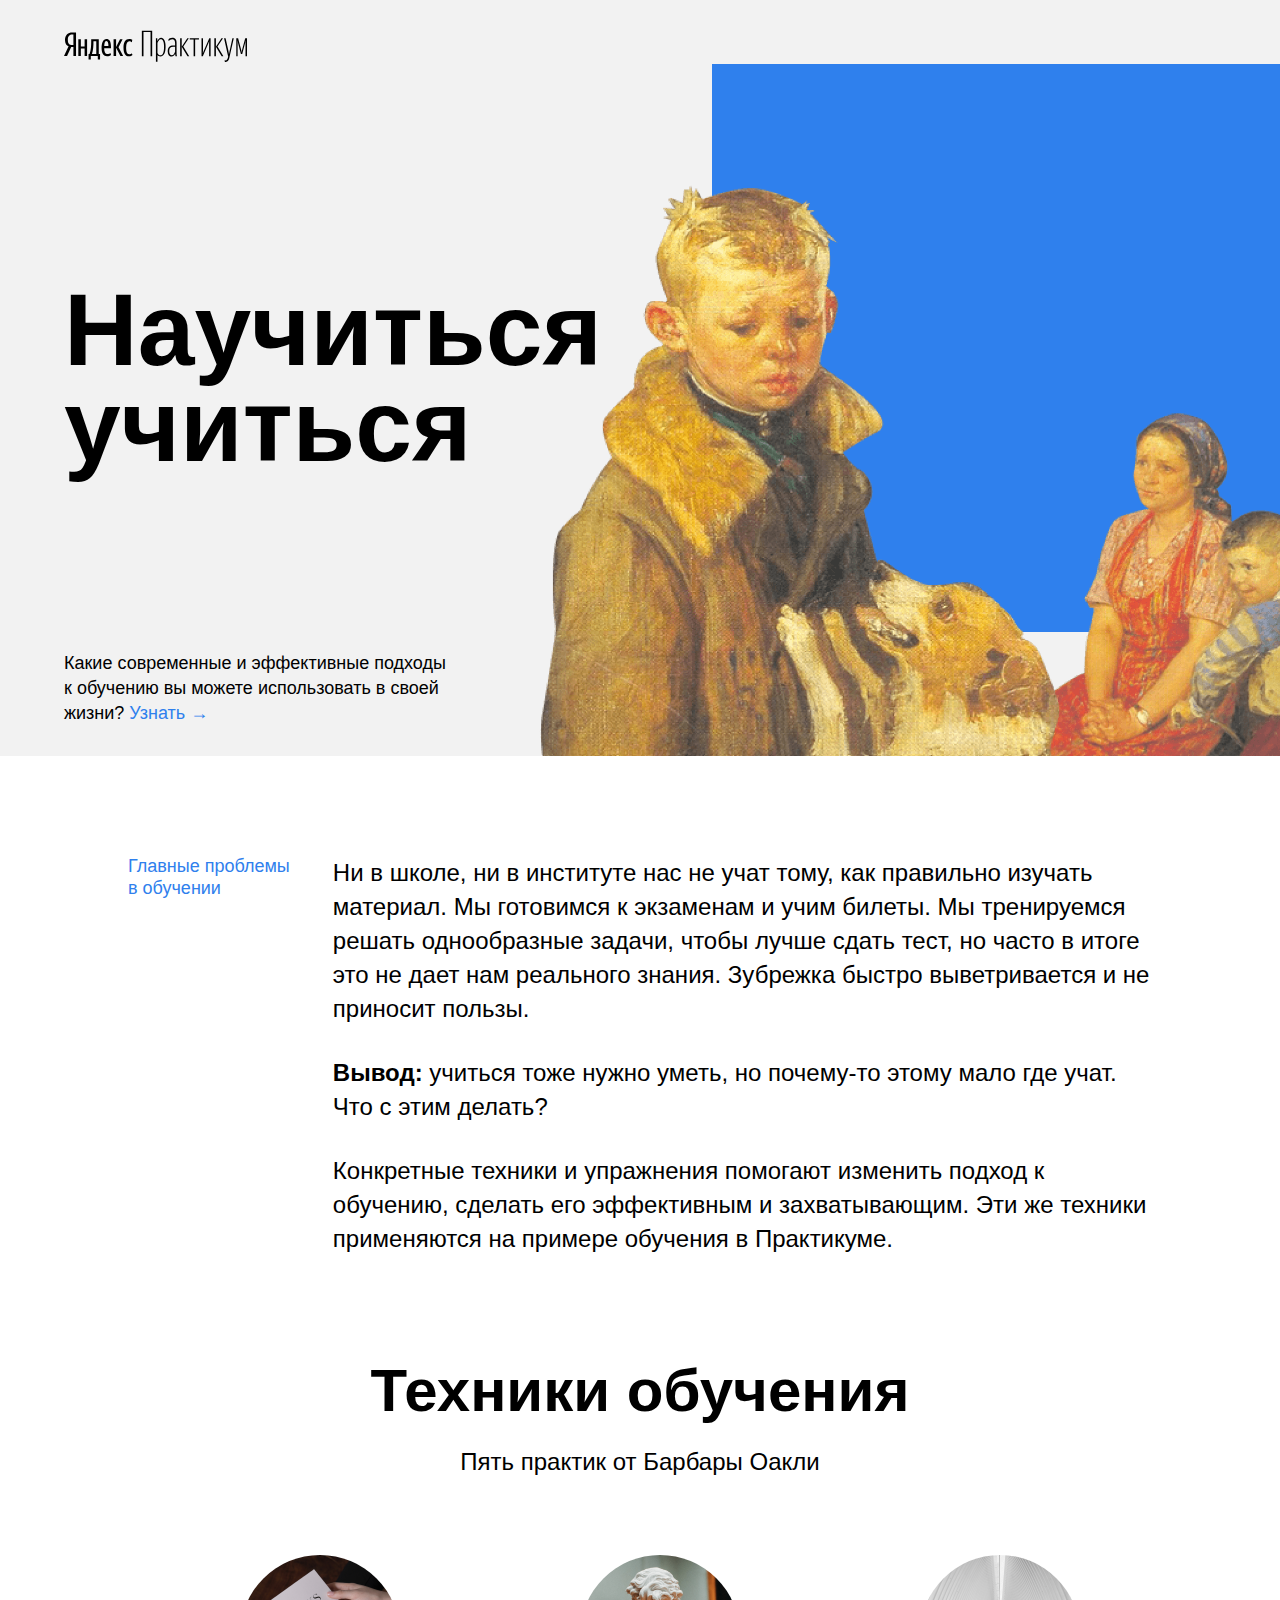
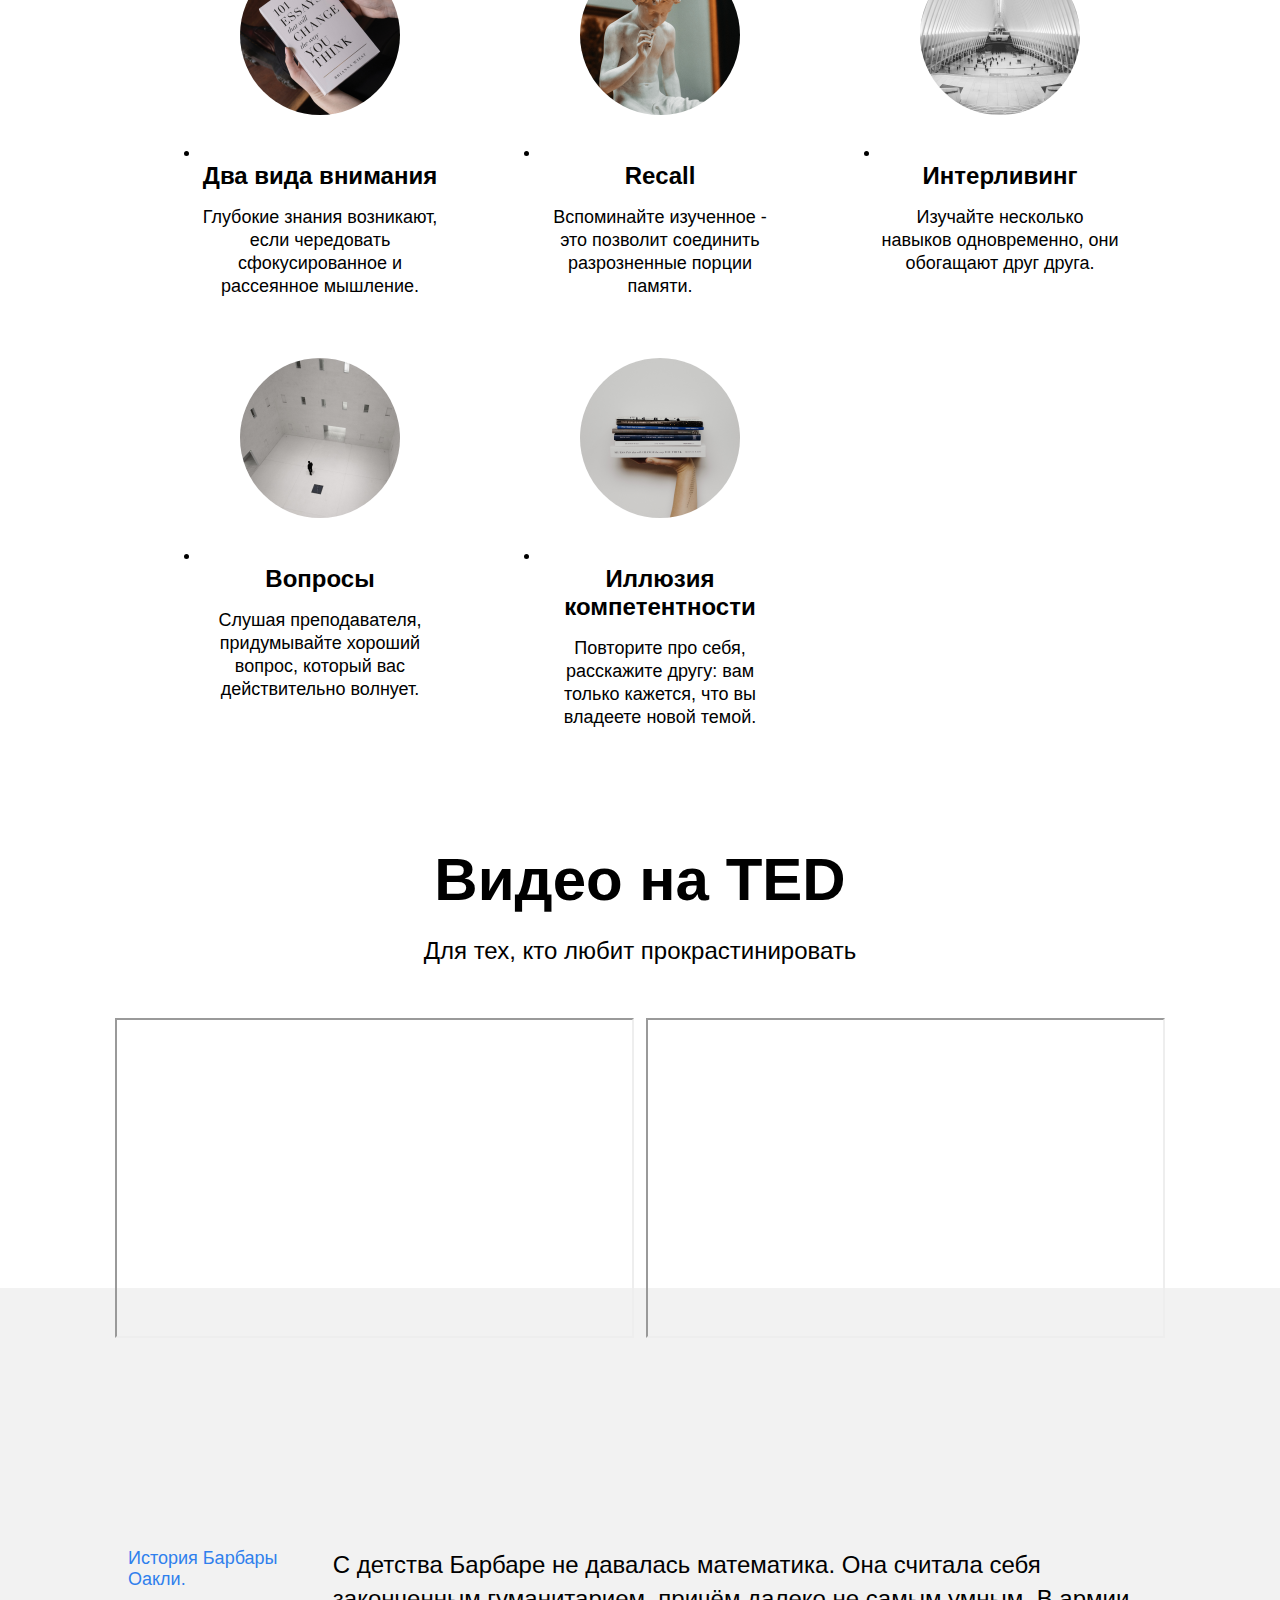
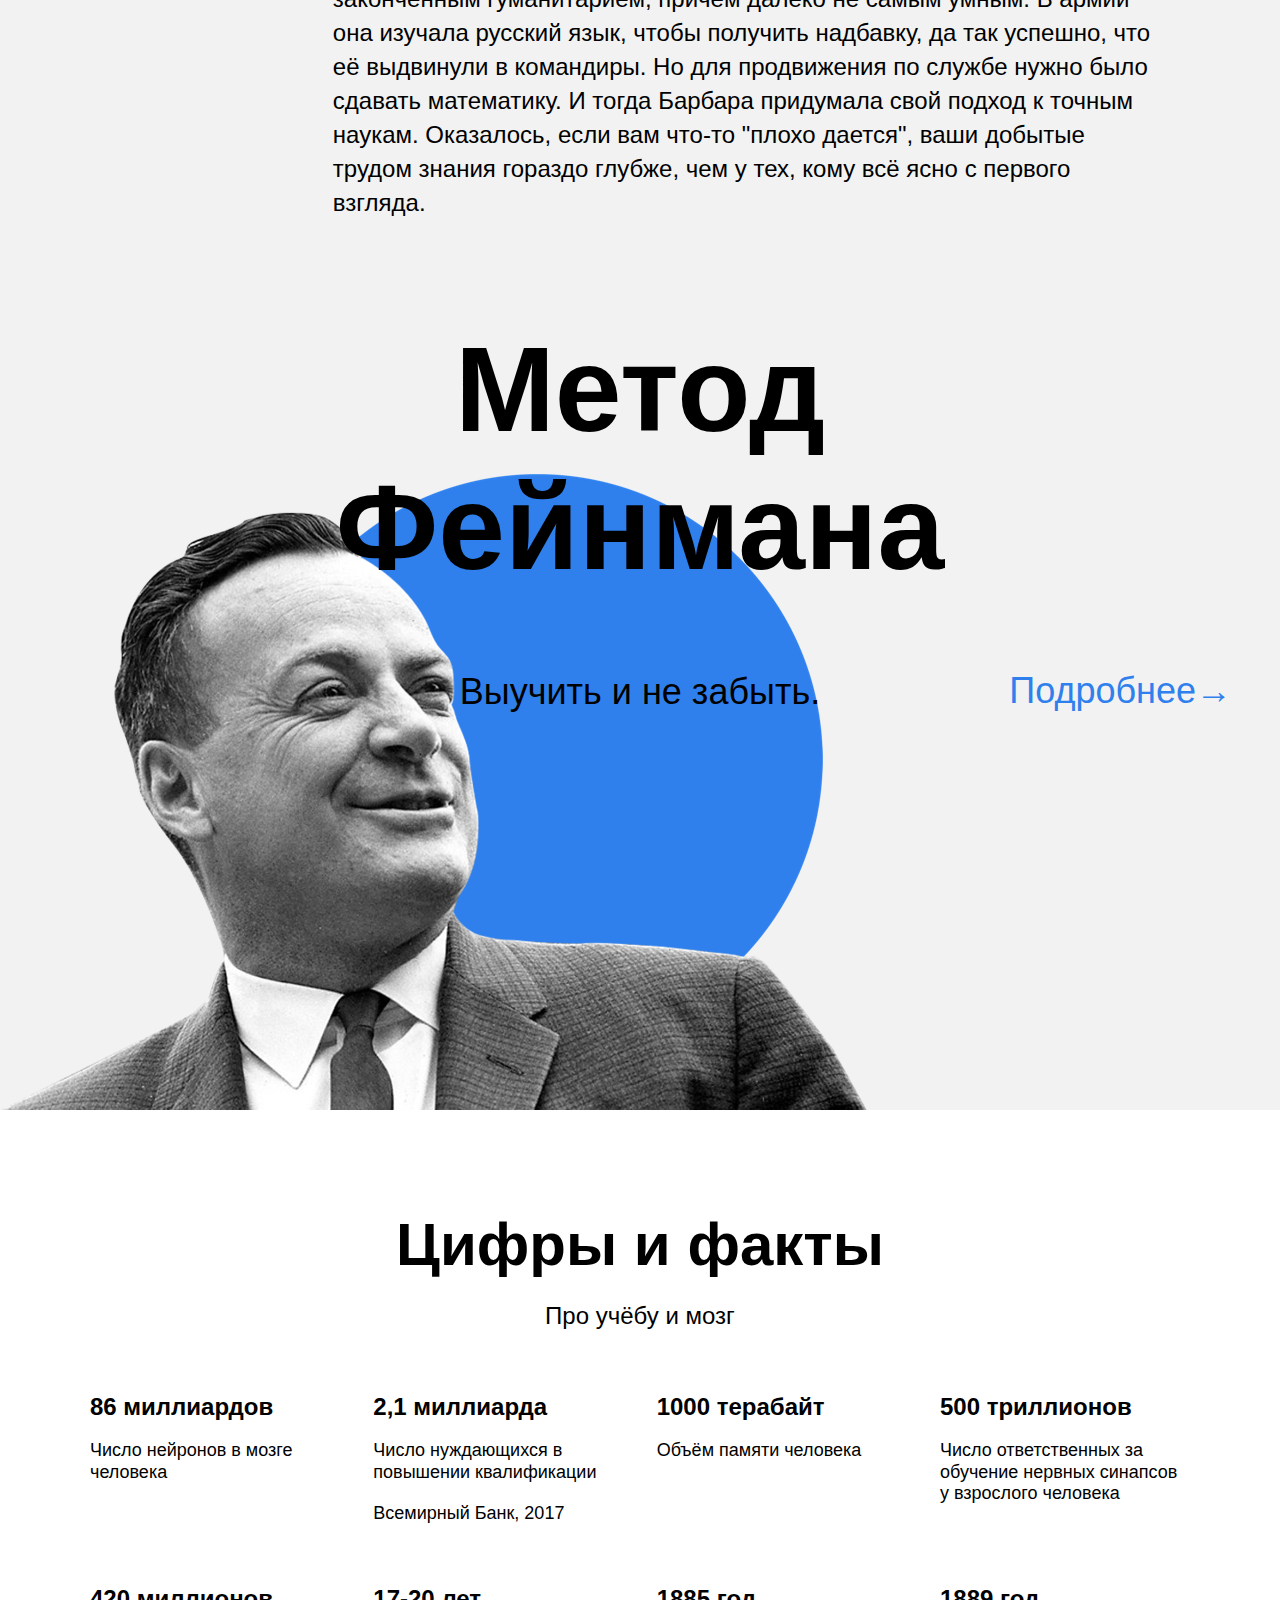
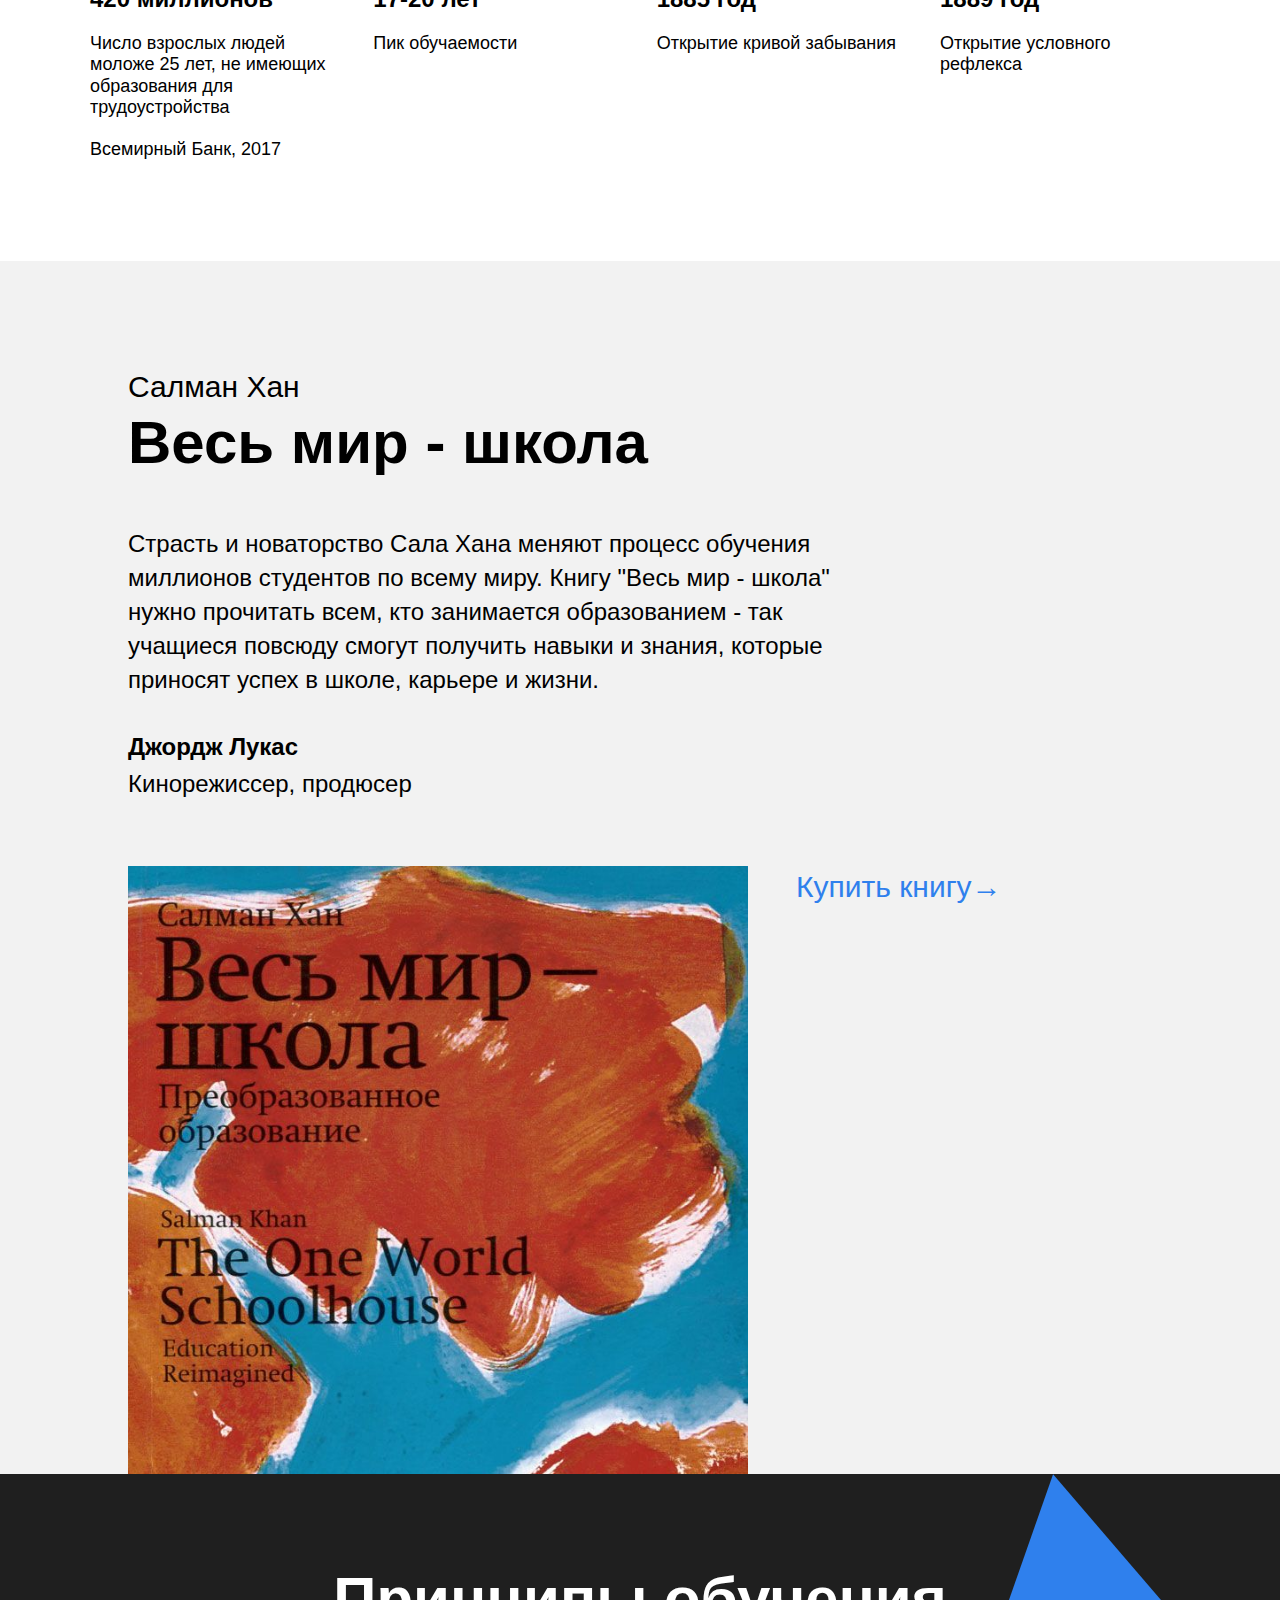
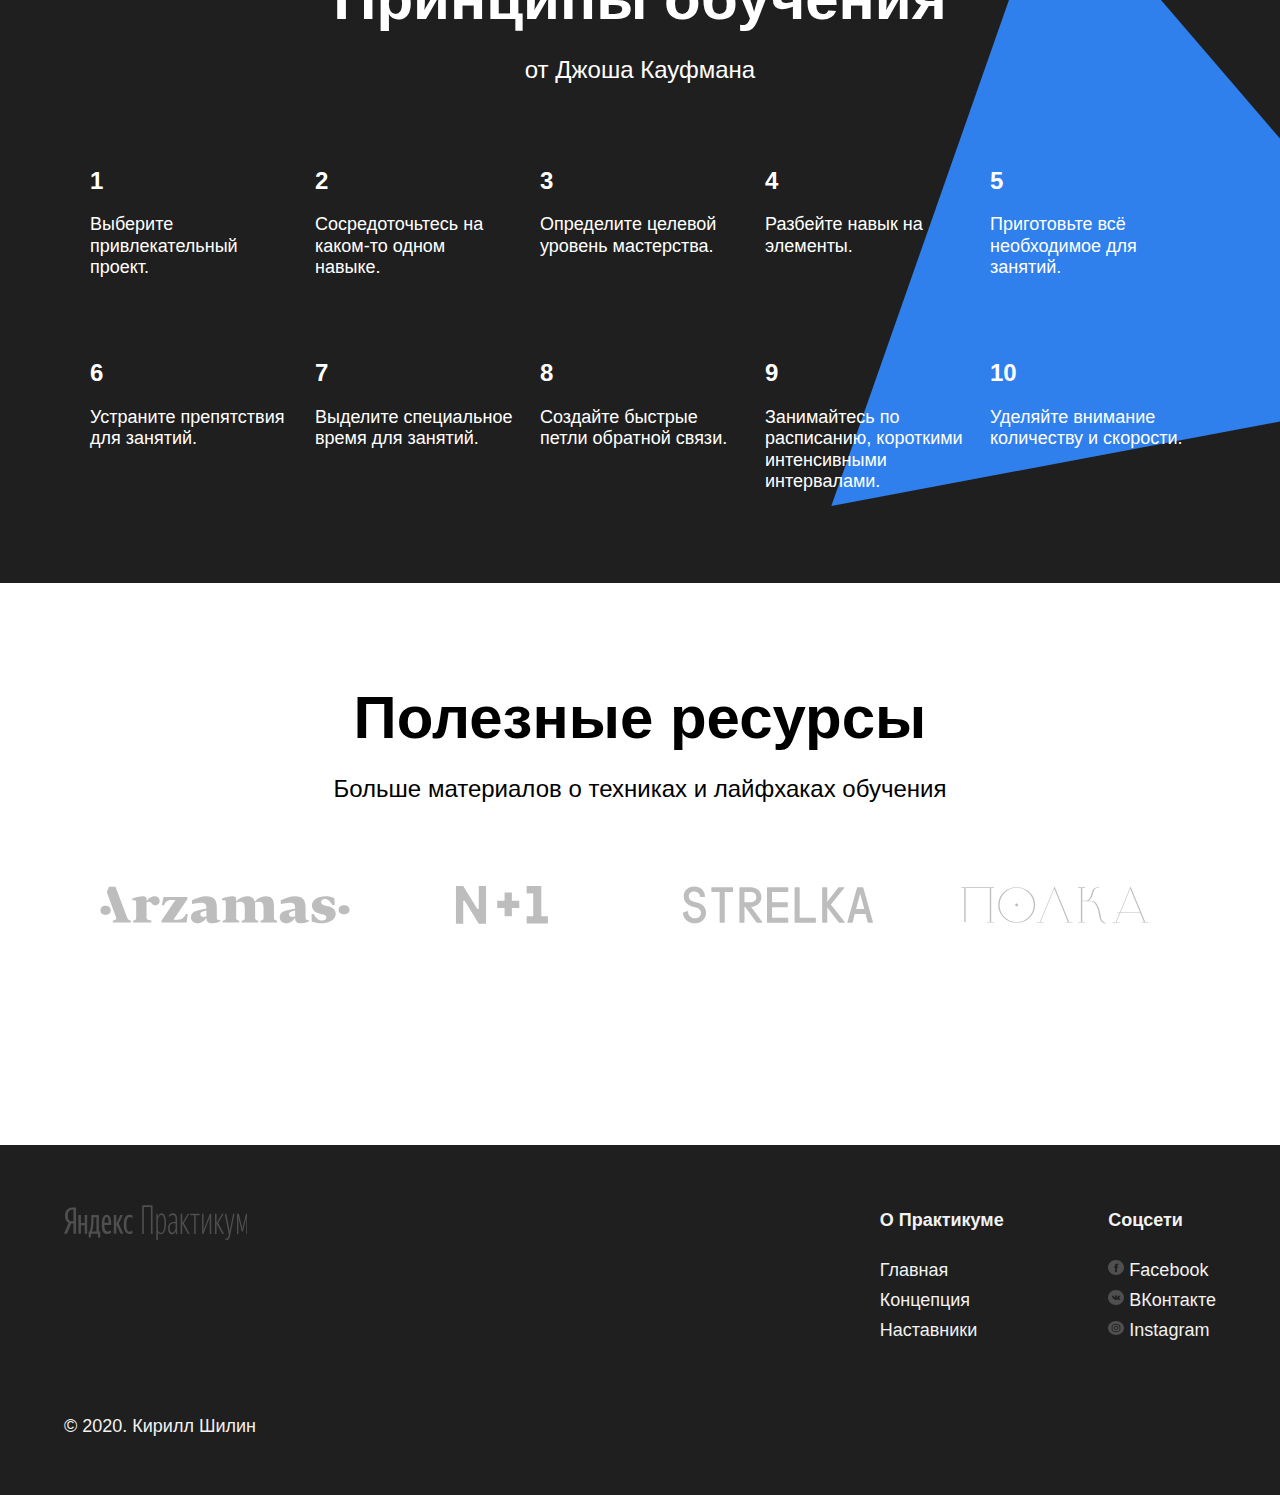
==== commit 8b5da9e0: "Removed text from iframe tag" ====
--- a/index.html
+++ b/index.html
@@ -3,7 +3,6 @@
 <head>
   <meta charset="UTF-8">
   <meta name="viewport" content="width=device-width, initial-scale=1.0">
-  <link rel="stylesheet" href="./vendor/normalize.css">
   <link rel="stylesheet" href="./pages/index.css">
   <title>Научиться учиться</title>
 </head>
@@ -13,9 +12,9 @@
       <div class="logo logo_place_header" title="Логотип Яндекс Практикум"></div>
       <h1 class="header__title">Научиться учиться</h1>
       <p class="header__subtitle"> Какие современные и эффективные подходы к обучению вы можете использовать в своей жизни?
-      <a href="#" class="header__link link-opacity">Узнать &rarr;</a></p>
+      <a href="#" class="header__link link-opacity" target="_blank">Узнать &rarr;</a></p>
       <img src="images/header-image.png" class="header__main-illustration" alt="Иллюстрация к оглавлению страницы">
-      <div class="header__square-pic"></div>
+      <div class="header__square-pic rotation"></div>
     </header>
 
     <main class="content">
@@ -39,44 +38,42 @@
       <section class="techniques">
         <h2 class="section-title">Техники обучения</h2>
         <p class="section-subtitle">Пять практик от Барбары Оакли</p>
-        <div class="cards">
-          <div class="cards__item">
-            <p><img src="./images/cards-attention.png" class="cards__image" alt="Иллюстрация к карточке"></p>
+        <ul class="cards">
+          <li class="cards__item">
+            <img src="./images/cards-attention.png" class="cards__image" alt="Иллюстрация к карточке">
             <h3 class="cards__title">Два вида внимания</h3>
             <p class="cards__description">Глубокие знания возникают, если чередовать сфокусированное и рассеянное мышление.</p>
-          </div>
-          <div class="cards__item">
-            <p><img src="./images/cards-recall.png" class="cards__image" alt="Иллюстрация к карточке"></p>
+          </li>
+          <li class="cards__item">
+            <img src="./images/cards-recall.png" class="cards__image" alt="Иллюстрация к карточке">
             <h3 class="cards__title">Recall</h3>
             <p class="cards__description">Вспоминайте изученное - это позволит соединить разрозненные порции памяти.</p>
-          </div>
-          <div class="cards__item">
-            <p><img src="./images/cards-interliving.png" class="cards__image" alt="Иллюстрация к карточке"></p>
+          </li>
+          <li class="cards__item">
+            <img src="./images/cards-interliving.png" class="cards__image" alt="Иллюстрация к карточке">
             <h3 class="cards__title">Интерливинг</h3>
             <p class="cards__description">Изучайте несколько навыков одновременно, они обогащают друг друга.</p>
-          </div>
-          <div class="cards__item">
-            <p><img src="./images/cards-question.png" class="cards__image" alt="Иллюстрация к карточке"></p>
+          </li>
+          <li class="cards__item">
+            <img src="./images/cards-question.png" class="cards__image" alt="Иллюстрация к карточке">
             <h3 class="cards__title">Вопросы</h3>
             <p class="cards__description">Слушая преподавателя, придумывайте хороший вопрос, который вас действительно волнует.</p>
-          </div>
-          <div class="cards__item">
-            <p><img src="./images/cards-competence.png" class="cards__image" alt="Иллюстрация к карточке"></p>
+          </li>
+          <li class="cards__item">
+            <img src="./images/cards-competence.png" class="cards__image" alt="Иллюстрация к карточке">
             <h3 class="cards__title">Иллюзия компетентности</h3>
             <p class="cards__description">Повторите про себя, расскажите другу: вам только кажется, что вы владеете новой темой.</p>
-          </div>
-        </div>
+          </li>
+        </ul>
       </section>
 
       <section class="video">
         <h2 class="section-title">Видео на TED</h2>
         <p class="section-subtitle">Для тех, кто любит прокрастинировать</p>
         <div class="video__iframes">
-          <iframe class="video__iframe" width="515" height="316" src="https://www.youtube.com/embed/5MgBikgcWnY" frameborder="0" allow="accelerometer; clipboard-write; encrypted-media; gyroscope; picture-in-picture" allowfullscreen>
-          <a href="https://www.youtube.com/embed/5MgBikgcWnY" class="link-opacity">Video: The first 20 hours -- how to learn anything | Josh Kaufman | TEDxCSU</a>
-        </iframe>
-          <iframe class="video__iframe" width="515" height="316" src="https://www.youtube.com/embed/arj7oStGLkU" frameborder="0" allow="accelerometer; clipboard-write; encrypted-media; gyroscope; picture-in-picture" allowfullscreen>
-          <a href="Inside the mind of a master procrastinator | Tim Urban" class="link-opacity">Video: Inside the mind of a master procrastinator | Tim Urban</a>
+          <iframe class="video__iframe" src="https://www.youtube.com/embed/5MgBikgcWnY" allow="accelerometer; clipboard-write; encrypted-media; gyroscope; picture-in-picture" allowfullscreen>
+          </iframe>
+          <iframe class="video__iframe" src="https://www.youtube.com/embed/arj7oStGLkU" allow="accelerometer; clipboard-write; encrypted-media; gyroscope; picture-in-picture" allowfullscreen>
           </iframe>
         </div>
       </section>
@@ -97,7 +94,7 @@
       <section class="feynman" title="Фото Фейнмана">
         <h2 class="feynman__title">Метод Фейнмана</h2>
         <p class="feynman__subtitle">Выучить и не забыть.</p>
-        <a href="#" class="feynman__link link-opacity">Подробнее&rarr;</a>
+        <a href="#" class="feynman__link link-opacity" target="_blank">Подробнее&rarr;</a>
       </section>
 
       <section class="digits">
@@ -145,14 +142,14 @@
         <div class="khan__container">
           <p class="khan__author">Салман Хан</p>
           <h2 class="khan__title">Весь мир - школа</h2>
-          <p class="khan__quote">Страсть и новаторство Сала Хана меняют процесс обучения миллионов студентов по всему миру. Книгу "Весь мир - школа"
+          <blockquote class="khan__quote">Страсть и новаторство Сала Хана меняют процесс обучения миллионов студентов по всему миру. Книгу "Весь мир - школа"
             нужно прочитать всем, кто занимается образованием - так учащиеся повсюду смогут получить навыки и знания, которые приносят успех в школе, карьере и жизни.
-          </p>
+          </blockquote>
           <p class="khan__quote-author">Джордж Лукас</p>
           <p class="khan__quote-author-subline">Кинорежиссер, продюсер</p>
           <div class="khan__book-container">
             <img src="images/khan-book.jpg" alt="Книга Салмана Хана - 'Весь мир - школа'" class="khan__book-pic">
-            <a href="#" class="khan__buy-link link-opacity">Купить книгу&rarr;</a>
+            <a href="#" class="khan__buy-link link-opacity" target="_blank">Купить книгу&rarr;</a>
           </div>
         </div>
       </section>
@@ -202,17 +199,17 @@
             <p class="table__text table__text_theme_dark">Уделяйте внимание количеству и скорости.</p>
           </div>
         </div>
-        <div class="kaufman__triangle" title="Синий треугольник (абстракция)"></div>
+        <div class="kaufman__triangle rotation" title="Синий треугольник (абстракция)"></div>
       </section>
 
       <section class="resources">
         <h2 class="section-title">Полезные ресурсы</h2>
         <p class="section-subtitle">Больше материалов о техниках и лайфхаках обучения</p>
         <div class="resources__logo-zone">
-          <a href=# class="link-opacity"><img src="./images/logo/resources-arzamas.svg" alt="Ссылка на сайт: Arzamas"></a>
-          <a href=# class="link-opacity"><img src="./images/logo/resources-n1.svg" alt="Ссылка на сайт: N+1"></a>
-          <a href=# class="link-opacity"><img src="./images/logo/resources-strelka.svg" alt="Ссылка на сайт: Strelka"></a>
-          <a href=# class="link-opacity"><img src="./images/logo/resources-polka.svg" alt="Ссылка на сайт: Полка"></a>
+          <a href=# class="link-opacity" target="_blank"><img src="./images/logo/resources-arzamas.svg" alt="Ссылка на сайт: Арзамас" class="resources__logo"></a>
+          <a href=# class="link-opacity" target="_blank"><img src="./images/logo/resources-n1.svg" alt="Ссылка на сайт: Н+1" class="resources__logo"></a>
+          <a href=# class="link-opacity" target="_blank"><img src="./images/logo/resources-strelka.svg" alt="Ссылка на сайт: Стрелка" class="resources__logo"></a>
+          <a href=# class="link-opacity" target="_blank"><img src="./images/logo/resources-polka.svg" alt="Ссылка на сайт: Полка" class="resources__logo"></a>
         </div>
       </section>
     </main>
@@ -228,18 +225,18 @@
         <nav class="footer__column footer__column_content_info">
           <h2 class="footer__column-heading">О Практикуме</h2>
           <ul class="footer__column-links">
-            <li><a href="#" class="footer__link link-opacity">Главная</a></li>
-            <li><a href="#" class="footer__link link-opacity">Концепция</a></li>
-            <li><a href="#" class="footer__link link-opacity">Наставники</a></li>
+            <li><a href="#" class="footer__link link-opacity" target="_blank">Главная</a></li>
+            <li><a href="#" class="footer__link link-opacity" target="_blank">Концепция</a></li>
+            <li><a href="#" class="footer__link link-opacity" target="_blank">Наставники</a></li>
           </ul>
         </nav>
         <!-- Добавил селектор для элемента footer__column, но не нашел, чем его наполнить-->
         <nav class="footer__column footer__column_content_social">
           <h2 class="footer__column-heading">Соцсети</h2>
           <ul class="footer__column-links">
-            <li><a href="#" class="footer__link link-opacity"><img src="images/facebook_color_white.svg" alt="Facebook icon" class="footer__social-icon"> Facebook</a></li>
-            <li><a href="#" class="footer__link link-opacity"><img src="images/vk_color_white.svg" alt="VKontakte icon" class="footer__social-icon"> ВКонтакте</a></li>
-            <li><a href="#" class="footer__link link-opacity"><img src="images/instagram_color_white.svg" alt="Instagram icon" class="footer__social-icon"> Instagram</a></li>
+            <li><a href="#" class="footer__link link-opacity" target="_blank"><img src="images/facebook_color_white.svg" alt="Иконка Фейсбук" class="footer__social-icon"> Facebook</a></li>
+            <li><a href="#" class="footer__link link-opacity" target="_blank"><img src="images/vk_color_white.svg" alt="Иконка Вконтакте" class="footer__social-icon"> ВКонтакте</a></li>
+            <li><a href="#" class="footer__link link-opacity" target="_blank"><img src="images/instagram_color_white.svg" alt="Иконка Инстаграм" class="footer__social-icon"> Instagram</a></li>
           </ul>
         </nav>
       </div>
